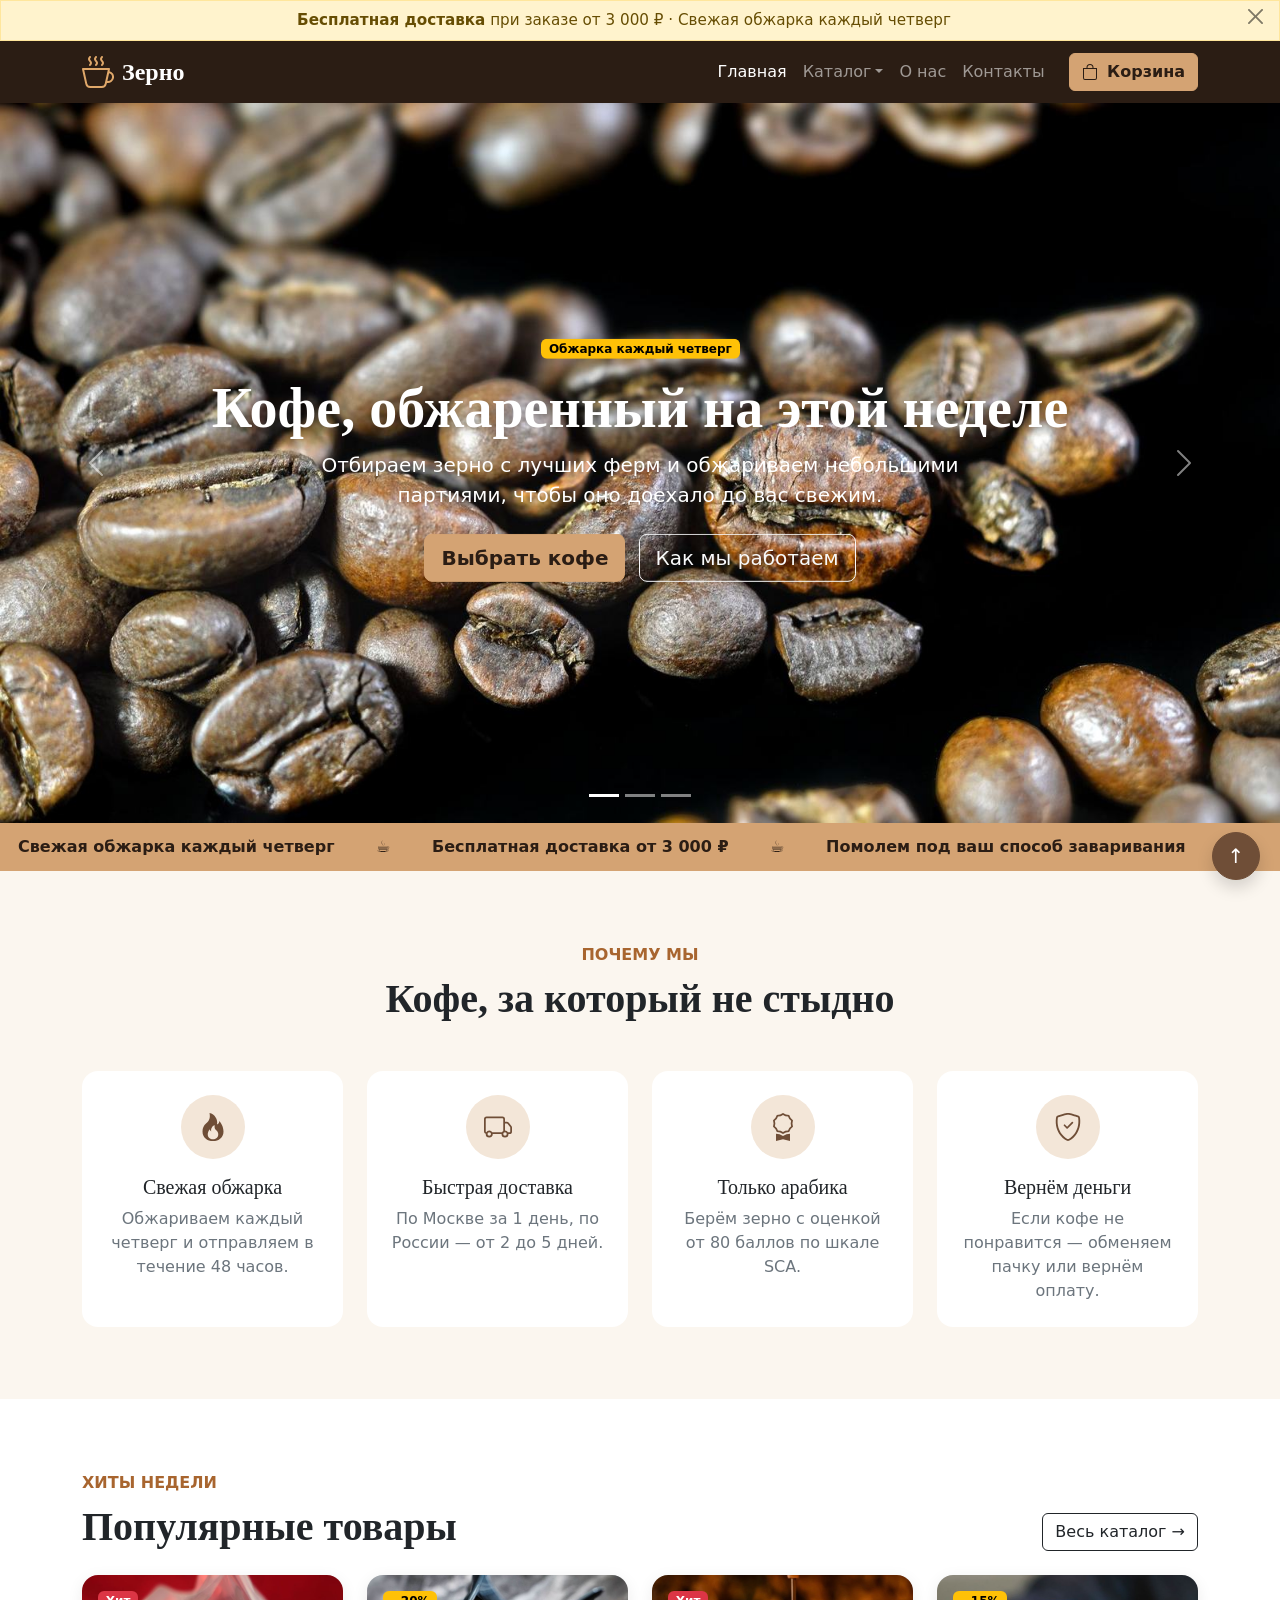
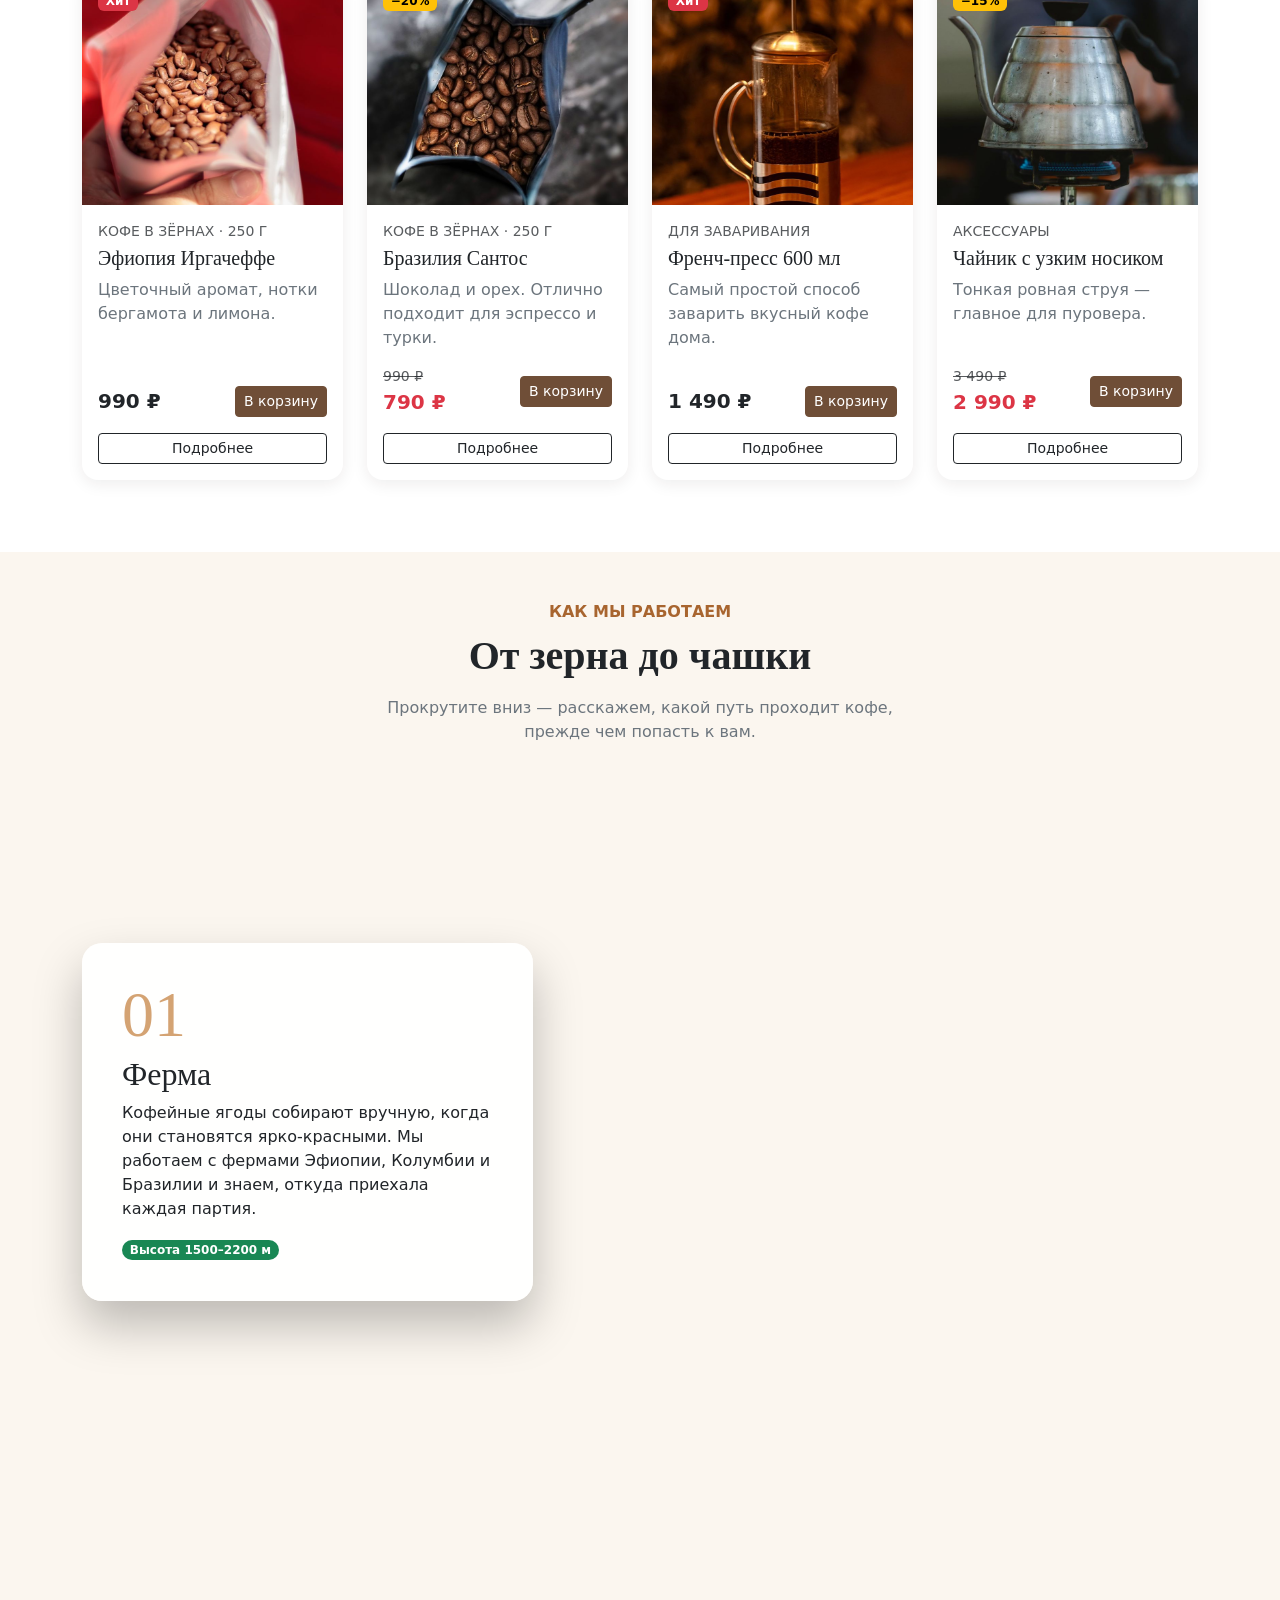
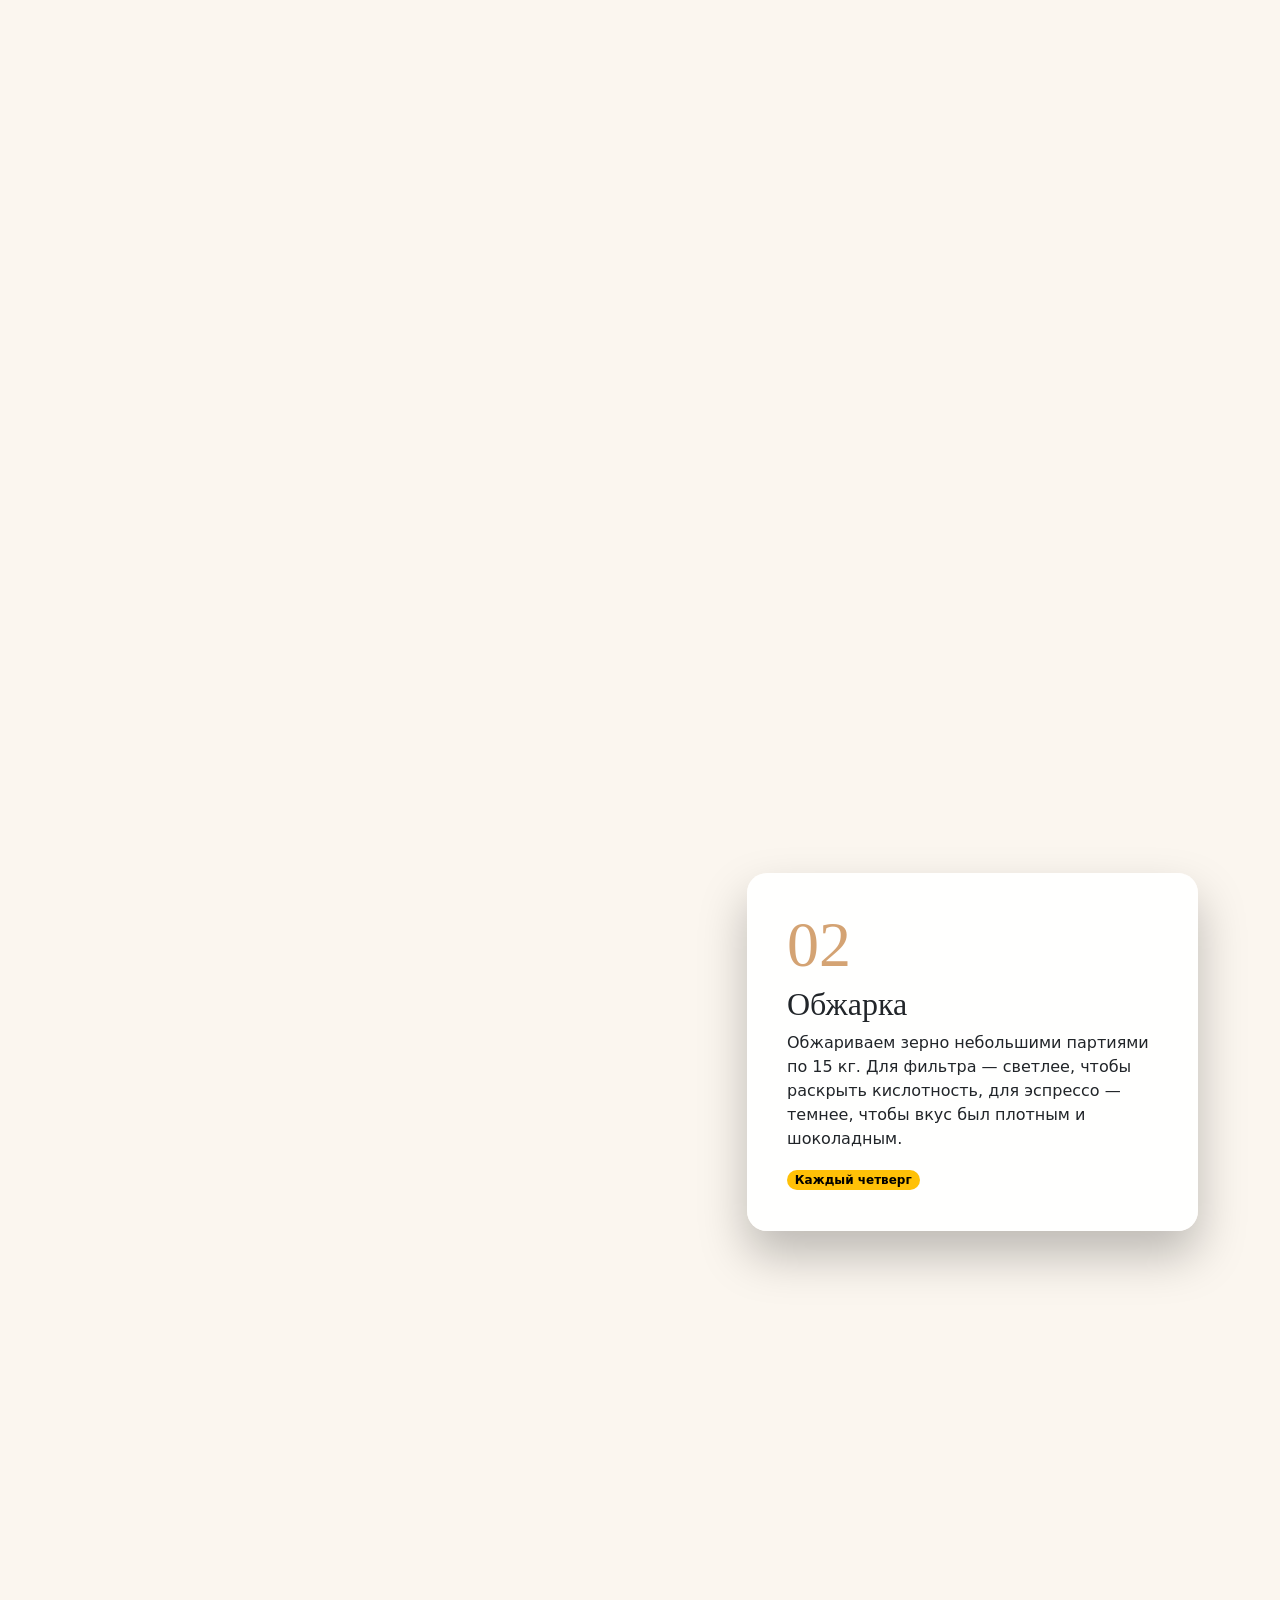
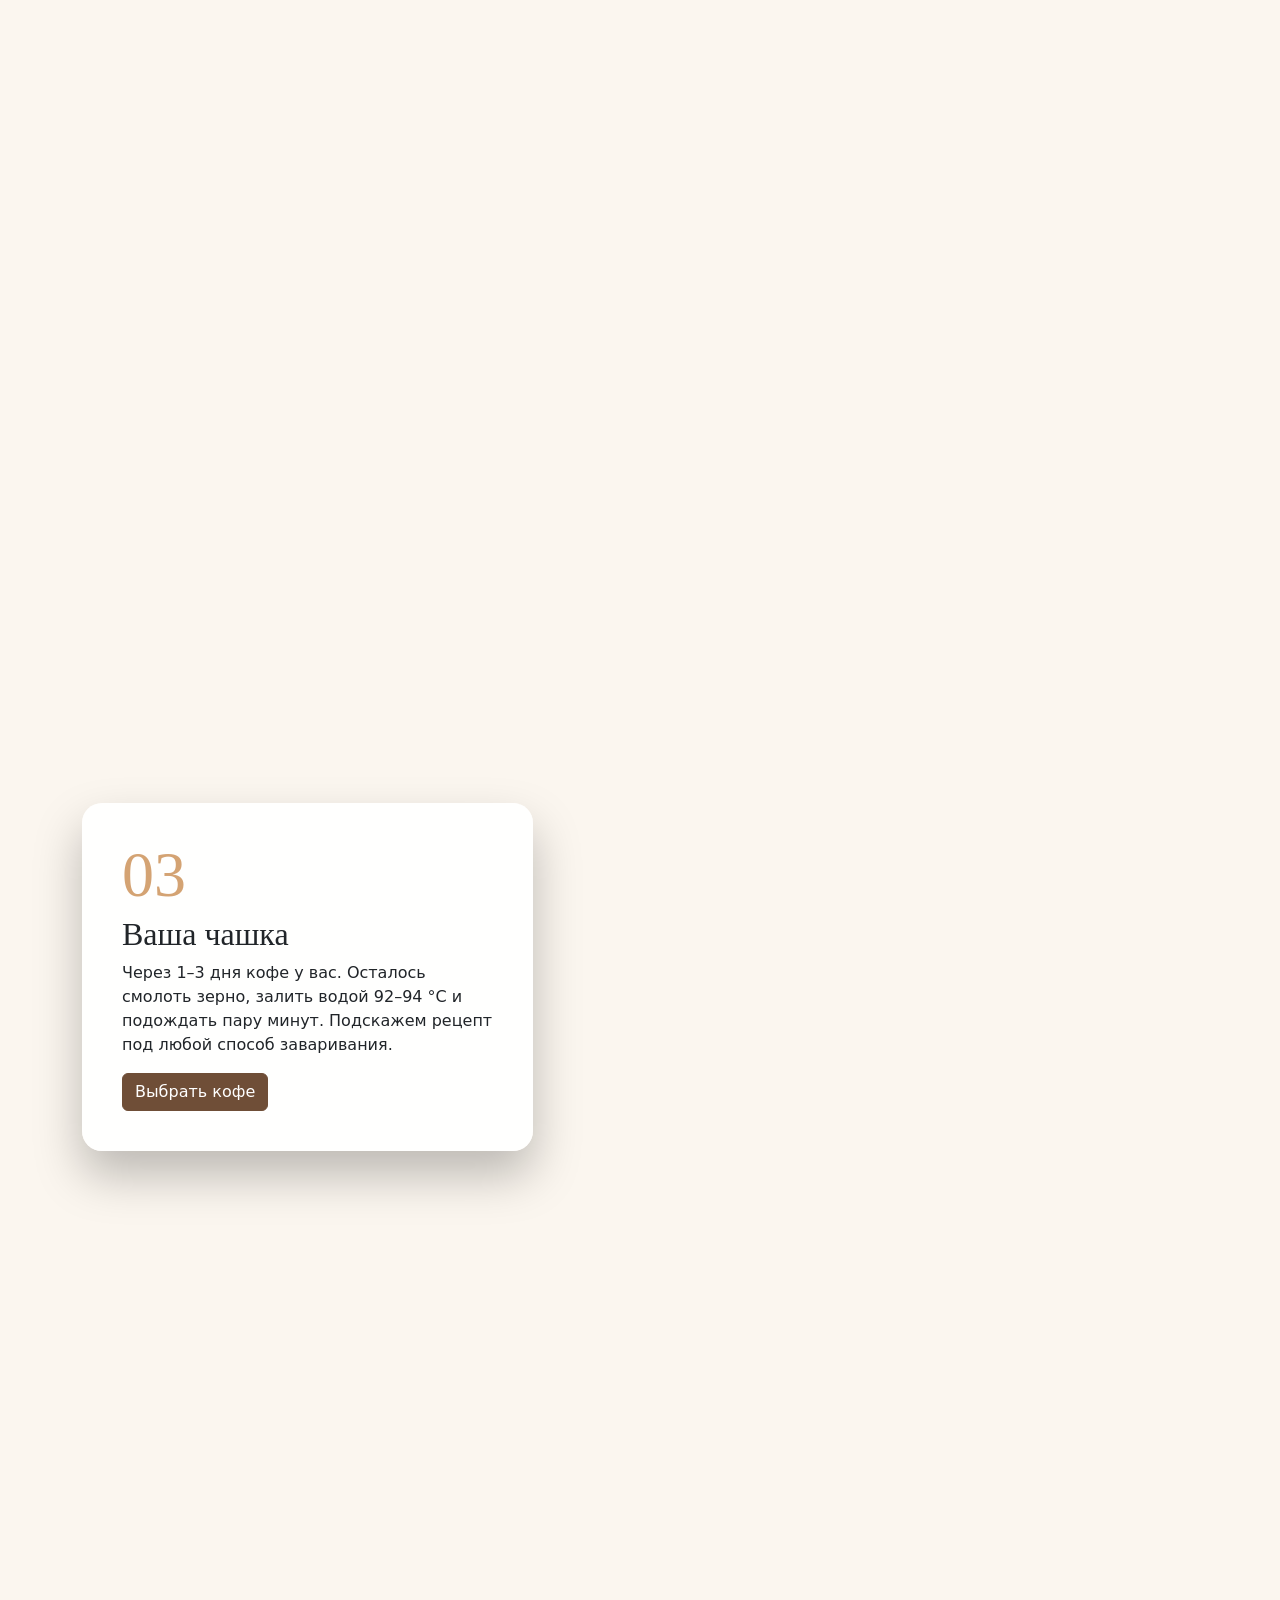
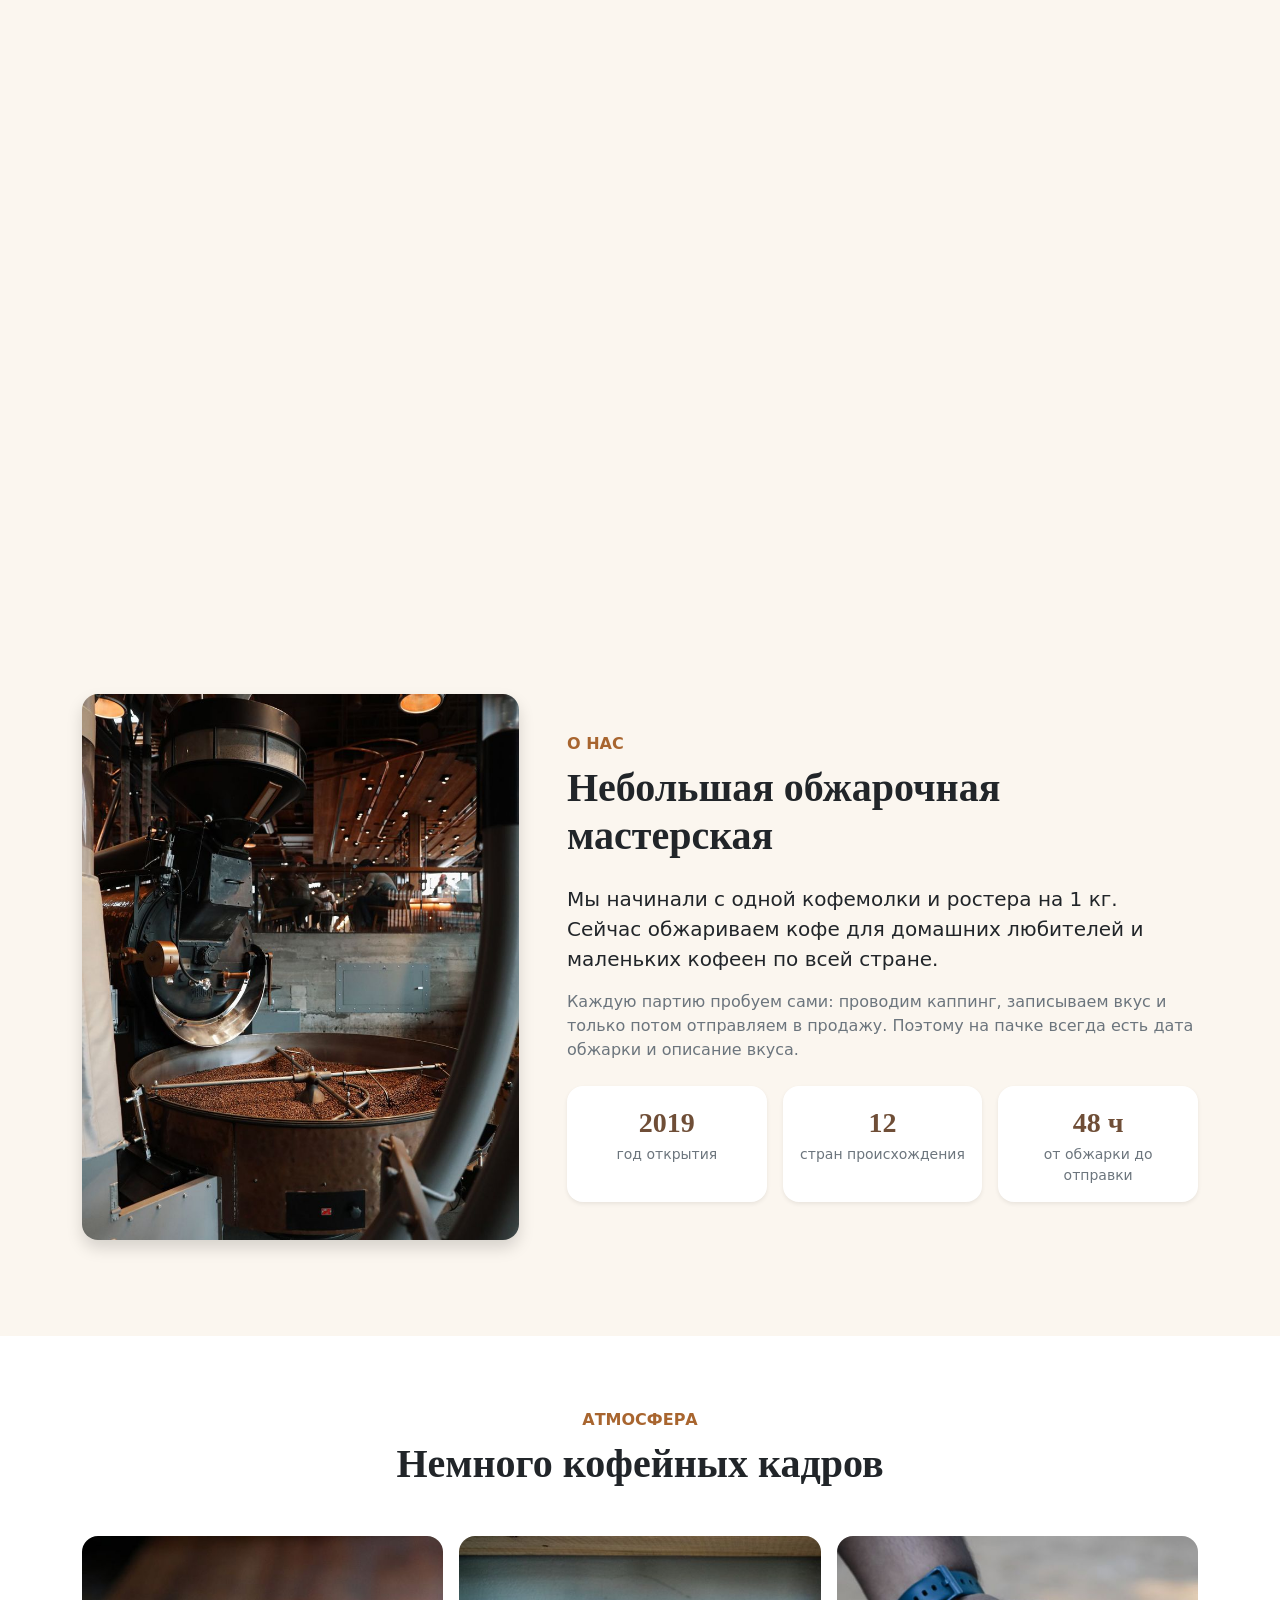
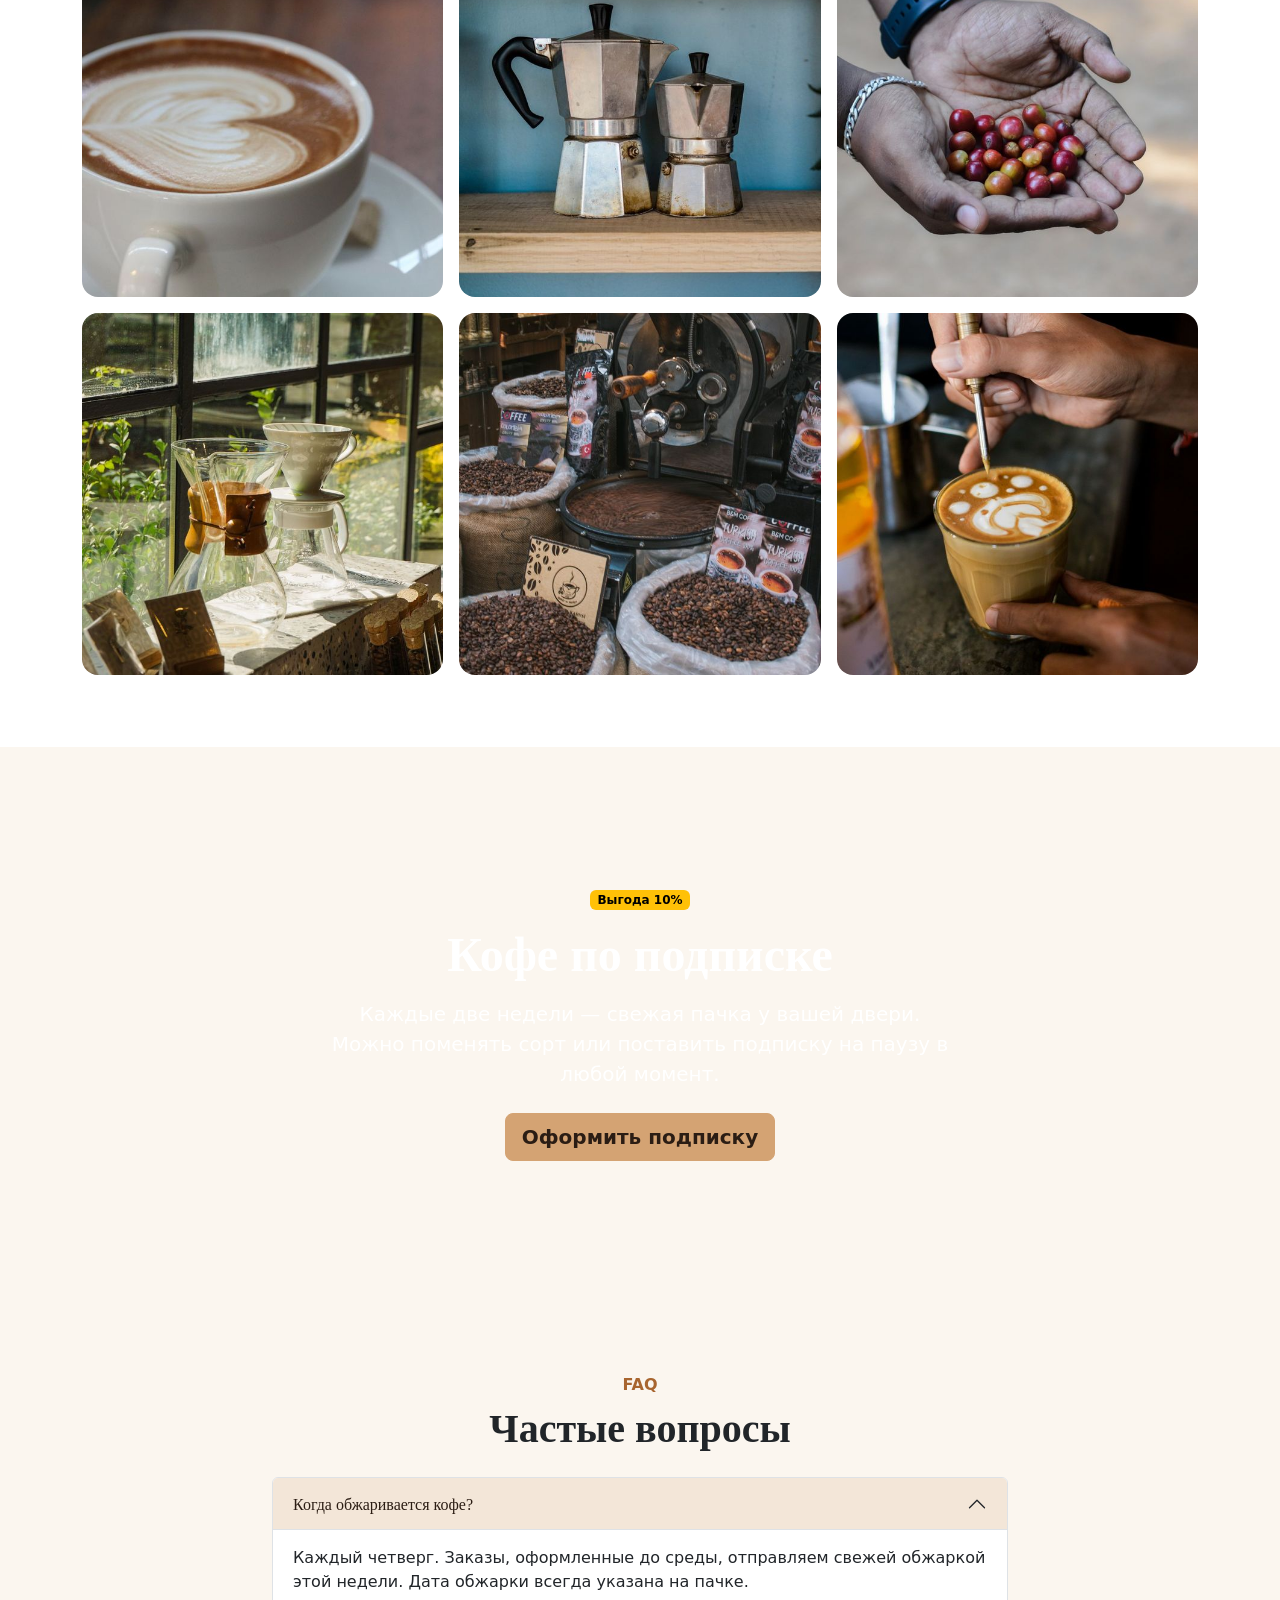
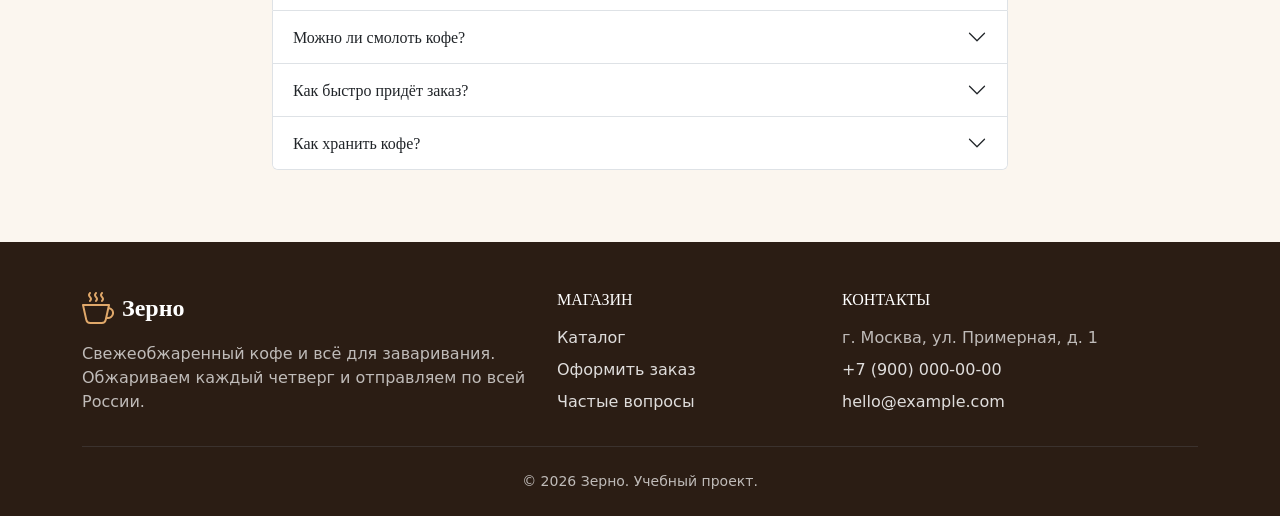
==== index.html @ 81870a8b "Add files via upload" ====
<!DOCTYPE html>
<html lang="ru">
<head>
    <meta charset="UTF-8">
    <meta name="viewport" content="width=device-width, initial-scale=1.0">
    <meta name="description" content="Зерно — магазин свежеобжаренного кофе и всего для заваривания. Обжариваем каждый четверг, доставляем за 1–3 дня.">
    <title>Зерно — свежеобжаренный кофе</title>
    <link rel="icon" href="images/logo.svg" type="image/svg+xml">
    <!-- Bootstrap подключён локально из папки vendor -->
    <link rel="stylesheet" href="vendor/bootstrap/css/bootstrap.min.css">
    <!-- Свои стили подключаем ПОСЛЕ Bootstrap, чтобы можно было переопределять -->
    <link rel="stylesheet" href="css/custom.css">
</head>
<body>
    <!-- Сообщение сверху (alert, можно закрыть крестиком) -->
    <div class="alert alert-warning alert-dismissible fade show rounded-0 mb-0 text-center py-2 promo-alert" role="alert">
        <strong>Бесплатная доставка</strong> при заказе от 3&nbsp;000&nbsp;₽ · Свежая обжарка каждый четверг
        <button type="button" class="btn-close py-2" data-bs-dismiss="alert" aria-label="Закрыть"></button>
    </div>

    <!-- Навигация -->
    <nav class="navbar navbar-expand-lg sticky-top navbar-coffee" data-bs-theme="dark">
        <div class="container">
            <a class="navbar-brand d-flex align-items-center gap-2" href="index.html">
                <img src="images/logo.svg" alt="" width="32" height="32">
                Зерно
            </a>
            <button class="navbar-toggler" type="button" data-bs-toggle="collapse" data-bs-target="#mainMenu" aria-controls="mainMenu" aria-expanded="false" aria-label="Открыть меню">
                <span class="navbar-toggler-icon"></span>
            </button>
            <div class="collapse navbar-collapse" id="mainMenu">
                <ul class="navbar-nav ms-auto mb-2 mb-lg-0">
                    <li class="nav-item"><a class="nav-link active" aria-current="page" href="index.html">Главная</a></li>
                    <li class="nav-item dropdown">
                        <a class="nav-link dropdown-toggle" href="catalog.html" role="button" data-bs-toggle="dropdown" aria-expanded="false">Каталог</a>
                        <ul class="dropdown-menu">
                            <li><a class="dropdown-item" href="catalog.html">Весь каталог</a></li>
                            <li><hr class="dropdown-divider"></li>
                            <li><a class="dropdown-item" href="catalog.html#beans">Кофе в зёрнах</a></li>
                            <li><a class="dropdown-item" href="catalog.html#brewing">Для заваривания</a></li>
                            <li><a class="dropdown-item" href="catalog.html#accessories">Аксессуары</a></li>
                        </ul>
                    </li>
                    <li class="nav-item"><a class="nav-link" href="index.html#about">О нас</a></li>
                    <li class="nav-item"><a class="nav-link" href="contacts.html">Контакты</a></li>
                </ul>
                <a href="order.html" class="btn btn-accent position-relative ms-lg-3">
                    <svg xmlns="http://www.w3.org/2000/svg" width="16" height="16" fill="currentColor" class="bi bi-bag me-1" viewBox="0 0 16 16">
                        <path d="M8 1a2.5 2.5 0 0 1 2.5 2.5V4h-5v-.5A2.5 2.5 0 0 1 8 1m3.5 3v-.5a3.5 3.5 0 1 0-7 0V4H1v10a2 2 0 0 0 2 2h10a2 2 0 0 0 2-2V4zM2 5h12v9a1 1 0 0 1-1 1H3a1 1 0 0 1-1-1z"/>
                    </svg>
                    Корзина
                    <span class="position-absolute top-0 start-100 translate-middle badge rounded-pill bg-danger d-none" id="cartCount">0</span>
                </a>
            </div>
        </div>
    </nav>

    <main>
        <!-- Hero-блок: карусель из трёх слайдов -->
        <section id="heroCarousel" class="carousel slide carousel-fade hero-carousel" data-bs-ride="carousel">
            <div class="carousel-indicators">
                <button type="button" data-bs-target="#heroCarousel" data-bs-slide-to="0" class="active" aria-current="true" aria-label="Слайд 1"></button>
                <button type="button" data-bs-target="#heroCarousel" data-bs-slide-to="1" aria-label="Слайд 2"></button>
                <button type="button" data-bs-target="#heroCarousel" data-bs-slide-to="2" aria-label="Слайд 3"></button>
            </div>
            <div class="carousel-inner">
                <div class="carousel-item active" data-bs-interval="6000">
                    <img src="images/hero-1.jpg" class="d-block w-100 hero-slide" alt="Обжаренные кофейные зёрна">
                    <div class="carousel-caption hero-caption">
                        <span class="badge text-bg-warning mb-3">Обжарка каждый четверг</span>
                        <h1 class="display-4 fw-bold">Кофе, обжаренный на этой неделе</h1>
                        <p class="lead mb-4">Отбираем зерно с лучших ферм и обжариваем небольшими партиями, чтобы оно доехало до вас свежим.</p>
                        <a href="catalog.html" class="btn btn-accent btn-lg me-2 mb-2">Выбрать кофе</a>
                        <a href="#story" class="btn btn-outline-light btn-lg mb-2">Как мы работаем</a>
                    </div>
                </div>
                <div class="carousel-item" data-bs-interval="6000">
                    <img src="images/hero-2.jpg" class="d-block w-100 hero-slide" alt="Бариста рисует латте-арт">
                    <div class="carousel-caption hero-caption">
                        <span class="badge text-bg-warning mb-3">Новые сорта</span>
                        <h2 class="display-4 fw-bold">Каждая чашка — как в любимой кофейне</h2>
                        <p class="lead mb-4">Подберём зерно под ваш способ заваривания: эспрессо, турка, пуровер или френч-пресс.</p>
                        <a href="catalog.html#beans" class="btn btn-accent btn-lg mb-2">Кофе в зёрнах</a>
                    </div>
                </div>
                <div class="carousel-item" data-bs-interval="6000">
                    <img src="images/hero-3.jpg" class="d-block w-100 hero-slide" alt="Кофейная стойка с кофемашиной и пачками кофе">
                    <div class="carousel-caption hero-caption">
                        <span class="badge text-bg-warning mb-3">Всё для заваривания</span>
                        <h2 class="display-4 fw-bold">Воронки, турки, кофемолки</h2>
                        <p class="lead mb-4">Всё, что нужно, чтобы готовить вкусный кофе дома, а не только в кофейне.</p>
                        <a href="catalog.html#brewing" class="btn btn-accent btn-lg mb-2">Смотреть оборудование</a>
                    </div>
                </div>
            </div>
            <button class="carousel-control-prev" type="button" data-bs-target="#heroCarousel" data-bs-slide="prev">
                <span class="carousel-control-prev-icon" aria-hidden="true"></span>
                <span class="visually-hidden">Предыдущий слайд</span>
            </button>
            <button class="carousel-control-next" type="button" data-bs-target="#heroCarousel" data-bs-slide="next">
                <span class="carousel-control-next-icon" aria-hidden="true"></span>
                <span class="visually-hidden">Следующий слайд</span>
            </button>
        </section>

        <!-- Бегущая строка (текст повторяется два раза, чтобы не было разрыва) -->
        <div class="ticker">
            <div class="ticker-line">
                <span>Свежая обжарка каждый четверг</span>
                <span>☕</span>
                <span>Бесплатная доставка от 3 000 ₽</span>
                <span>☕</span>
                <span>Помолем под ваш способ заваривания</span>
                <span>☕</span>
                <span>12 стран происхождения</span>
                <span>☕</span>
                <span>Свежая обжарка каждый четверг</span>
                <span>☕</span>
                <span>Бесплатная доставка от 3 000 ₽</span>
                <span>☕</span>
                <span>Помолем под ваш способ заваривания</span>
                <span>☕</span>
                <span>12 стран происхождения</span>
                <span>☕</span>
            </div>
        </div>

        <!-- Преимущества -->
        <section class="py-5" id="advantages">
            <div class="container py-lg-4">
                <div class="text-center mb-5 reveal">
                    <p class="text-uppercase fw-semibold text-accent mb-2">Почему мы</p>
                    <h2 class="display-6 fw-bold">Кофе, за который не стыдно</h2>
                </div>
                <div class="row g-4">
                    <div class="col-12 col-md-6 col-lg-3 reveal">
                        <div class="card h-100 border-0 text-center p-4 feature-card">
                            <div class="feature-icon rounded-circle d-inline-flex align-items-center justify-content-center mx-auto mb-3">
                                <svg xmlns="http://www.w3.org/2000/svg" width="28" height="28" fill="currentColor" class="bi bi-fire" viewBox="0 0 16 16">
                                    <path d="M8 16c3.314 0 6-2 6-5.5 0-1.5-.5-4-2.5-6 .25 1.5-1.25 2-1.25 2C11 4 9 .5 6 0c.357 2 .5 4-2 6-1.25 1-2 2.729-2 4.5C2 14 4.686 16 8 16m0-1c-1.657 0-3-1-3-2.75 0-.75.25-2 1.25-3C6.125 10 7 10.5 7 10.5c-.375-1.25.5-3.25 2-3.5-.179 1-.25 2 1 3 .625.5 1 1.364 1 2.25C11 14 9.657 15 8 15"/>
                                </svg>
                            </div>
                            <h3 class="h5">Свежая обжарка</h3>
                            <p class="text-secondary mb-0">Обжариваем каждый четверг и отправляем в течение 48 часов.</p>
                        </div>
                    </div>
                    <div class="col-12 col-md-6 col-lg-3 reveal">
                        <div class="card h-100 border-0 text-center p-4 feature-card">
                            <div class="feature-icon rounded-circle d-inline-flex align-items-center justify-content-center mx-auto mb-3">
                                <svg xmlns="http://www.w3.org/2000/svg" width="28" height="28" fill="currentColor" class="bi bi-truck" viewBox="0 0 16 16">
                                    <path d="M0 3.5A1.5 1.5 0 0 1 1.5 2h9A1.5 1.5 0 0 1 12 3.5V5h1.02a1.5 1.5 0 0 1 1.17.563l1.481 1.85a1.5 1.5 0 0 1 .329.938V10.5a1.5 1.5 0 0 1-1.5 1.5H14a2 2 0 1 1-4 0H5a2 2 0 1 1-3.998-.085A1.5 1.5 0 0 1 0 10.5zm1.294 7.456A2 2 0 0 1 4.732 11h5.536a2 2 0 0 1 .732-.732V3.5a.5.5 0 0 0-.5-.5h-9a.5.5 0 0 0-.5.5v7a.5.5 0 0 0 .294.456M12 10a2 2 0 0 1 1.732 1h.768a.5.5 0 0 0 .5-.5V8.35a.5.5 0 0 0-.11-.312l-1.48-1.85A.5.5 0 0 0 13.02 6H12zm-9 1a1 1 0 1 0 0 2 1 1 0 0 0 0-2m9 0a1 1 0 1 0 0 2 1 1 0 0 0 0-2"/>
                                </svg>
                            </div>
                            <h3 class="h5">Быстрая доставка</h3>
                            <p class="text-secondary mb-0">По Москве за 1 день, по России — от 2 до 5 дней.</p>
                        </div>
                    </div>
                    <div class="col-12 col-md-6 col-lg-3 reveal">
                        <div class="card h-100 border-0 text-center p-4 feature-card">
                            <div class="feature-icon rounded-circle d-inline-flex align-items-center justify-content-center mx-auto mb-3">
                                <svg xmlns="http://www.w3.org/2000/svg" width="28" height="28" fill="currentColor" class="bi bi-award" viewBox="0 0 16 16">
                                    <path d="M9.669.864 8 0 6.331.864l-1.858.282-.842 1.68-1.337 1.32L2.6 6l-.306 1.854 1.337 1.32.842 1.68 1.858.282L8 12l1.669-.864 1.858-.282.842-1.68 1.337-1.32L13.4 6l.306-1.854-1.337-1.32-.842-1.68zm1.196 1.193.684 1.365 1.086 1.072L12.387 6l.248 1.506-1.086 1.072-.684 1.365-1.51.229L8 10.874l-1.355-.702-1.51-.229-.684-1.365-1.086-1.072L3.614 6l-.25-1.506 1.087-1.072.684-1.365 1.51-.229L8 1.126l1.356.702z"/>
                                    <path d="M4 11.794V16l4-1 4 1v-4.206l-2.018.306L8 13.126 6.018 12.1z"/>
                                </svg>
                            </div>
                            <h3 class="h5">Только арабика</h3>
                            <p class="text-secondary mb-0">Берём зерно с оценкой от 80 баллов по шкале SCA.</p>
                        </div>
                    </div>
                    <div class="col-12 col-md-6 col-lg-3 reveal">
                        <div class="card h-100 border-0 text-center p-4 feature-card">
                            <div class="feature-icon rounded-circle d-inline-flex align-items-center justify-content-center mx-auto mb-3">
                                <svg xmlns="http://www.w3.org/2000/svg" width="28" height="28" fill="currentColor" class="bi bi-shield-check" viewBox="0 0 16 16">
                                    <path d="M5.338 1.59a61 61 0 0 0-2.837.856.48.48 0 0 0-.328.39c-.554 4.157.726 7.19 2.253 9.188a10.7 10.7 0 0 0 2.287 2.233c.346.244.652.42.893.533q.18.085.293.118a1 1 0 0 0 .101.025 1 1 0 0 0 .1-.025q.114-.034.294-.118c.24-.113.547-.29.893-.533a10.7 10.7 0 0 0 2.287-2.233c1.527-1.997 2.807-5.031 2.253-9.188a.48.48 0 0 0-.328-.39c-.651-.213-1.75-.56-2.837-.855C9.552 1.29 8.531 1.067 8 1.067c-.53 0-1.552.223-2.662.524zM5.072.56C6.157.265 7.31 0 8 0s1.843.265 2.928.56c1.11.3 2.229.655 2.887.87a1.54 1.54 0 0 1 1.044 1.262c.596 4.477-.787 7.795-2.465 9.99a11.8 11.8 0 0 1-2.517 2.453 7 7 0 0 1-1.048.625c-.28.132-.581.24-.829.24s-.548-.108-.829-.24a7 7 0 0 1-1.048-.625 11.8 11.8 0 0 1-2.517-2.453C1.928 10.487.545 7.169 1.141 2.692A1.54 1.54 0 0 1 2.185 1.43 63 63 0 0 1 5.072.56"/>
                                    <path d="M10.854 5.146a.5.5 0 0 1 0 .708l-3 3a.5.5 0 0 1-.708 0l-1.5-1.5a.5.5 0 1 1 .708-.708L7.5 7.793l2.646-2.647a.5.5 0 0 1 .708 0"/>
                                </svg>
                            </div>
                            <h3 class="h5">Вернём деньги</h3>
                            <p class="text-secondary mb-0">Если кофе не понравится — обменяем пачку или вернём оплату.</p>
                        </div>
                    </div>
                </div>
            </div>
        </section>

        <!-- Популярные товары -->
        <section class="py-5 bg-white" id="popular">
            <div class="container py-lg-4">
                <div class="d-flex flex-wrap justify-content-between align-items-end gap-3 mb-4 reveal">
                    <div>
                        <p class="text-uppercase fw-semibold text-accent mb-2">Хиты недели</p>
                        <h2 class="display-6 fw-bold mb-0">Популярные товары</h2>
                    </div>
                    <a href="catalog.html" class="btn btn-outline-dark">Весь каталог →</a>
                </div>
                <div class="row g-4">
                    <div class="col-12 col-sm-6 col-lg-3 reveal">
                        <div class="card h-100 product-card">
                            <div class="product-img position-relative">
                                <img src="images/coffee-ethiopia.jpg" class="card-img-top" alt="Пачка кофе Эфиопия Иргачеффе" loading="lazy">
                                <span class="badge text-bg-danger position-absolute top-0 start-0 m-3 badge-pulse">Хит</span>
                            </div>
                            <div class="card-body d-flex flex-column">
                                <p class="small text-uppercase text-muted mb-1">Кофе в зёрнах · 250 г</p>
                                <h3 class="h5 card-title">Эфиопия Иргачеффе</h3>
                                <p class="card-text text-secondary">Цветочный аромат, нотки бергамота и лимона.</p>
                                <div class="mt-auto d-flex justify-content-between align-items-center">
                                    <span class="fs-5 fw-bold">990 ₽</span>
                                    <button type="button" class="btn btn-primary btn-sm add-to-cart" data-id="ethiopia" data-name="Эфиопия Иргачеффе">В корзину</button>
                                </div>
                                <a href="product.html" class="btn btn-outline-dark btn-sm mt-3">Подробнее</a>
                            </div>
                        </div>
                    </div>
                    <div class="col-12 col-sm-6 col-lg-3 reveal">
                        <div class="card h-100 product-card">
                            <div class="product-img position-relative">
                                <img src="images/coffee-brazil.jpg" class="card-img-top" alt="Открытая пачка кофе Бразилия Сантос" loading="lazy">
                                <span class="badge text-bg-warning position-absolute top-0 start-0 m-3">−20%</span>
                            </div>
                            <div class="card-body d-flex flex-column">
                                <p class="small text-uppercase text-muted mb-1">Кофе в зёрнах · 250 г</p>
                                <h3 class="h5 card-title">Бразилия Сантос</h3>
                                <p class="card-text text-secondary">Шоколад и орех. Отлично подходит для эспрессо и турки.</p>
                                <div class="mt-auto d-flex justify-content-between align-items-center">
                                    <span>
                                        <span class="d-block text-muted text-decoration-line-through small">990 ₽</span>
                                        <span class="fs-5 fw-bold text-danger">790 ₽</span>
                                    </span>
                                    <button type="button" class="btn btn-primary btn-sm add-to-cart" data-id="brazil" data-name="Бразилия Сантос">В корзину</button>
                                </div>
                                <a href="product.html" class="btn btn-outline-dark btn-sm mt-3">Подробнее</a>
                            </div>
                        </div>
                    </div>
                    <div class="col-12 col-sm-6 col-lg-3 reveal">
                        <div class="card h-100 product-card">
                            <div class="product-img position-relative">
                                <img src="images/french-press.jpg" class="card-img-top" alt="Френч-пресс с кофе на деревянном столе" loading="lazy">
                                <span class="badge text-bg-danger position-absolute top-0 start-0 m-3 badge-pulse">Хит</span>
                            </div>
                            <div class="card-body d-flex flex-column">
                                <p class="small text-uppercase text-muted mb-1">Для заваривания</p>
                                <h3 class="h5 card-title">Френч-пресс 600 мл</h3>
                                <p class="card-text text-secondary">Самый простой способ заварить вкусный кофе дома.</p>
                                <div class="mt-auto d-flex justify-content-between align-items-center">
                                    <span class="fs-5 fw-bold">1 490 ₽</span>
                                    <button type="button" class="btn btn-primary btn-sm add-to-cart" data-id="french-press" data-name="Френч-пресс 600 мл">В корзину</button>
                                </div>
                                <a href="product.html" class="btn btn-outline-dark btn-sm mt-3">Подробнее</a>
                            </div>
                        </div>
                    </div>
                    <div class="col-12 col-sm-6 col-lg-3 reveal">
                        <div class="card h-100 product-card">
                            <div class="product-img position-relative">
                                <img src="images/kettle.jpg" class="card-img-top" alt="Чайник с узким носиком на газовой горелке" loading="lazy">
                                <span class="badge text-bg-warning position-absolute top-0 start-0 m-3">−15%</span>
                            </div>
                            <div class="card-body d-flex flex-column">
                                <p class="small text-uppercase text-muted mb-1">Аксессуары</p>
                                <h3 class="h5 card-title">Чайник с узким носиком</h3>
                                <p class="card-text text-secondary">Тонкая ровная струя — главное для пуровера.</p>
                                <div class="mt-auto d-flex justify-content-between align-items-center">
                                    <span>
                                        <span class="d-block text-muted text-decoration-line-through small">3 490 ₽</span>
                                        <span class="fs-5 fw-bold text-danger">2 990 ₽</span>
                                    </span>
                                    <button type="button" class="btn btn-primary btn-sm add-to-cart" data-id="kettle" data-name="Чайник с узким носиком">В корзину</button>
                                </div>
                                <a href="product.html" class="btn btn-outline-dark btn-sm mt-3">Подробнее</a>
                            </div>
                        </div>
                    </div>
                </div>
            </div>
        </section>

        <!-- От зерна до чашки: текст «прилипает» и едет по фоновой картинке -->
        <section id="story">
            <div class="container text-center py-5">
                <p class="text-uppercase fw-semibold text-accent mb-2">Как мы работаем</p>
                <h2 class="display-6 fw-bold mb-3">От зерна до чашки</h2>
                <p class="text-secondary mx-auto story-intro">Прокрутите вниз — расскажем, какой путь проходит кофе, прежде чем попасть к вам.</p>
            </div>

            <div class="story-step story-farm">
                <div class="container h-100">
                    <div class="row h-100">
                        <div class="col-12 col-md-8 col-lg-5">
                            <div class="story-card">
                                <div class="story-number">01</div>
                                <h3 class="h2">Ферма</h3>
                                <p>Кофейные ягоды собирают вручную, когда они становятся ярко-красными. Мы работаем с фермами Эфиопии, Колумбии и Бразилии и знаем, откуда приехала каждая партия.</p>
                                <span class="badge rounded-pill text-bg-success">Высота 1500–2200 м</span>
                            </div>
                        </div>
                    </div>
                </div>
            </div>

            <div class="story-step story-roast">
                <div class="container h-100">
                    <div class="row h-100">
                        <div class="col-12 col-md-8 col-lg-5 offset-md-4 offset-lg-7">
                            <div class="story-card">
                                <div class="story-number">02</div>
                                <h3 class="h2">Обжарка</h3>
                                <p>Обжариваем зерно небольшими партиями по 15 кг. Для фильтра — светлее, чтобы раскрыть кислотность, для эспрессо — темнее, чтобы вкус был плотным и шоколадным.</p>
                                <span class="badge rounded-pill text-bg-warning">Каждый четверг</span>
                            </div>
                        </div>
                    </div>
                </div>
            </div>

            <div class="story-step story-brew">
                <div class="container h-100">
                    <div class="row h-100">
                        <div class="col-12 col-md-8 col-lg-5">
                            <div class="story-card">
                                <div class="story-number">03</div>
                                <h3 class="h2">Ваша чашка</h3>
                                <p>Через 1–3 дня кофе у вас. Осталось смолоть зерно, залить водой 92–94 °C и подождать пару минут. Подскажем рецепт под любой способ заваривания.</p>
                                <a href="catalog.html" class="btn btn-primary">Выбрать кофе</a>
                            </div>
                        </div>
                    </div>
                </div>
            </div>
        </section>

        <!-- О нас -->
        <section class="py-5" id="about">
            <div class="container py-lg-5">
                <div class="row align-items-center gx-lg-5 gy-4">
                    <div class="col-12 col-lg-5 reveal">
                        <img src="images/about.jpg" class="img-fluid rounded-4 shadow about-img" alt="Ростер остужает свежеобжаренные зёрна" loading="lazy">
                    </div>
                    <div class="col-12 col-lg-7 reveal">
                        <p class="text-uppercase fw-semibold text-accent mb-2">О нас</p>
                        <h2 class="display-6 fw-bold mb-4">Небольшая обжарочная мастерская</h2>
                        <p class="lead">Мы начинали с одной кофемолки и ростера на 1 кг. Сейчас обжариваем кофе для домашних любителей и маленьких кофеен по всей стране.</p>
                        <p class="text-secondary mb-4">Каждую партию пробуем сами: проводим каппинг, записываем вкус и только потом отправляем в продажу. Поэтому на пачке всегда есть дата обжарки и описание вкуса.</p>
                        <div class="row g-3 text-center">
                            <div class="col-4">
                                <div class="p-3 bg-white rounded-4 shadow-sm h-100">
                                    <div class="stat-number">2019</div>
                                    <div class="small text-secondary">год открытия</div>
                                </div>
                            </div>
                            <div class="col-4">
                                <div class="p-3 bg-white rounded-4 shadow-sm h-100">
                                    <div class="stat-number">12</div>
                                    <div class="small text-secondary">стран происхождения</div>
                                </div>
                            </div>
                            <div class="col-4">
                                <div class="p-3 bg-white rounded-4 shadow-sm h-100">
                                    <div class="stat-number">48 ч</div>
                                    <div class="small text-secondary">от обжарки до отправки</div>
                                </div>
                            </div>
                        </div>
                    </div>
                </div>
            </div>
        </section>

        <!-- Галерея -->
        <section class="py-5 bg-white" id="gallery">
            <div class="container py-lg-4">
                <div class="text-center mb-5 reveal">
                    <p class="text-uppercase fw-semibold text-accent mb-2">Атмосфера</p>
                    <h2 class="display-6 fw-bold">Немного кофейных кадров</h2>
                </div>
                <div class="row g-3">
                    <div class="col-6 col-md-4 reveal">
                        <div class="gallery-item"><img src="images/gallery-1.jpg" class="img-fluid" alt="Капучино с рисунком в виде сердца" loading="lazy"></div>
                    </div>
                    <div class="col-6 col-md-4 reveal">
                        <div class="gallery-item"><img src="images/gallery-2.jpg" class="img-fluid" alt="Две гейзерные кофеварки на полке" loading="lazy"></div>
                    </div>
                    <div class="col-6 col-md-4 reveal">
                        <div class="gallery-item"><img src="images/gallery-3.jpg" class="img-fluid" alt="Спелые кофейные ягоды в ладонях" loading="lazy"></div>
                    </div>
                    <div class="col-6 col-md-4 reveal">
                        <div class="gallery-item"><img src="images/gallery-4.jpg" class="img-fluid" alt="Воронка для заваривания у окна" loading="lazy"></div>
                    </div>
                    <div class="col-6 col-md-4 reveal">
                        <div class="gallery-item"><img src="images/gallery-5.jpg" class="img-fluid" alt="Мешки с зерном рядом с ростером" loading="lazy"></div>
                    </div>
                    <div class="col-6 col-md-4 reveal">
                        <div class="gallery-item"><img src="images/gallery-6.jpg" class="img-fluid" alt="Бариста рисует на молочной пене" loading="lazy"></div>
                    </div>
                </div>
            </div>
        </section>

        <!-- Баннер с параллаксом и кнопкой, которая открывает модальное окно -->
        <section class="promo-banner text-white text-center">
            <div class="container">
                <span class="badge text-bg-warning mb-3">Выгода 10%</span>
                <h2 class="display-5 fw-bold mb-3">Кофе по подписке</h2>
                <p class="lead mb-4 mx-auto promo-text">Каждые две недели — свежая пачка у вашей двери. Можно поменять сорт или поставить подписку на паузу в любой момент.</p>
                <button type="button" class="btn btn-accent btn-lg" data-bs-toggle="modal" data-bs-target="#subscribeModal">Оформить подписку</button>
            </div>
        </section>

        <!-- Частые вопросы (accordion) -->
        <section class="py-5" id="faq">
            <div class="container py-lg-4">
                <div class="row justify-content-center">
                    <div class="col-12 col-lg-8">
                        <div class="text-center mb-4 reveal">
                            <p class="text-uppercase fw-semibold text-accent mb-2">FAQ</p>
                            <h2 class="display-6 fw-bold">Частые вопросы</h2>
                        </div>
                        <div class="accordion reveal" id="faqAccordion">
                            <div class="accordion-item">
                                <h3 class="accordion-header">
                                    <button class="accordion-button" type="button" data-bs-toggle="collapse" data-bs-target="#faq1" aria-expanded="true" aria-controls="faq1">Когда обжаривается кофе?</button>
                                </h3>
                                <div id="faq1" class="accordion-collapse collapse show" data-bs-parent="#faqAccordion">
                                    <div class="accordion-body">Каждый четверг. Заказы, оформленные до среды, отправляем свежей обжаркой этой недели. Дата обжарки всегда указана на пачке.</div>
                                </div>
                            </div>
                            <div class="accordion-item">
                                <h3 class="accordion-header">
                                    <button class="accordion-button collapsed" type="button" data-bs-toggle="collapse" data-bs-target="#faq2" aria-expanded="false" aria-controls="faq2">Можно ли смолоть кофе?</button>
                                </h3>
                                <div id="faq2" class="accordion-collapse collapse" data-bs-parent="#faqAccordion">
                                    <div class="accordion-body">Да, при заказе выберите помол: для турки, эспрессо, фильтра или френч-пресса. Но молотый кофе быстрее теряет аромат, поэтому лучше молоть прямо перед завариванием.</div>
                                </div>
                            </div>
                            <div class="accordion-item">
                                <h3 class="accordion-header">
                                    <button class="accordion-button collapsed" type="button" data-bs-toggle="collapse" data-bs-target="#faq3" aria-expanded="false" aria-controls="faq3">Как быстро придёт заказ?</button>
                                </h3>
                                <div id="faq3" class="accordion-collapse collapse" data-bs-parent="#faqAccordion">
                                    <div class="accordion-body">По Москве — на следующий день курьером. В другие города отправляем через пункты выдачи, доставка занимает 2–5 дней.</div>
                                </div>
                            </div>
                            <div class="accordion-item">
                                <h3 class="accordion-header">
                                    <button class="accordion-button collapsed" type="button" data-bs-toggle="collapse" data-bs-target="#faq4" aria-expanded="false" aria-controls="faq4">Как хранить кофе?</button>
                                </h3>
                                <div id="faq4" class="accordion-collapse collapse" data-bs-parent="#faqAccordion">
                                    <div class="accordion-body">В закрытой пачке с клапаном, в тёмном прохладном месте, но не в холодильнике. Лучше всего выпить кофе в течение месяца после обжарки.</div>
                                </div>
                            </div>
                        </div>
                    </div>
                </div>
            </div>
        </section>
    </main>

    <!-- Подвал -->
    <footer class="footer-coffee pt-5 pb-4">
        <div class="container">
            <div class="row gy-4">
                <div class="col-12 col-md-6 col-lg-5">
                    <a class="navbar-brand d-flex align-items-center gap-2 text-white fs-4 mb-3" href="index.html">
                        <img src="images/logo.svg" alt="" width="32" height="32">
                        Зерно
                    </a>
                    <p class="mb-0">Свежеобжаренный кофе и всё для заваривания. Обжариваем каждый четверг и отправляем по всей России.</p>
                </div>
                <div class="col-6 col-md-3 col-lg-3">
                    <h3 class="h6 text-white text-uppercase mb-3">Магазин</h3>
                    <ul class="list-unstyled mb-0">
                        <li class="mb-2"><a href="catalog.html">Каталог</a></li>
                        <li class="mb-2"><a href="order.html">Оформить заказ</a></li>
                        <li class="mb-2"><a href="index.html#faq">Частые вопросы</a></li>
                    </ul>
                </div>
                <div class="col-6 col-md-3 col-lg-4">
                    <h3 class="h6 text-white text-uppercase mb-3">Контакты</h3>
                    <ul class="list-unstyled mb-0">
                        <li class="mb-2">г. Москва, ул. Примерная, д. 1</li>
                        <li class="mb-2"><a href="tel:+79000000000">+7 (900) 000-00-00</a></li>
                        <li class="mb-2"><a href="mailto:hello@example.com">hello@example.com</a></li>
                    </ul>
                </div>
            </div>
            <hr class="border-secondary my-4">
            <p class="small mb-0 text-center">© 2026 Зерно. Учебный проект.</p>
        </div>
    </footer>

    <!-- Модальное окно: подписка на кофе -->
    <div class="modal fade" id="subscribeModal" tabindex="-1" role="dialog" aria-labelledby="subscribeModalLabel" aria-hidden="true">
        <div class="modal-dialog modal-dialog-centered">
            <div class="modal-content">
                <div class="modal-header">
                    <h2 class="modal-title fs-5" id="subscribeModalLabel">Подписка на кофе</h2>
                    <button type="button" class="btn-close" data-bs-dismiss="modal" aria-label="Закрыть"></button>
                </div>
                <div class="modal-body">
                    <form class="needs-validation" novalidate>
                        <div class="alert alert-success d-none form-success" role="alert">Готово! Мы напишем вам на почту, чтобы подтвердить подписку.</div>
                        <div class="mb-3">
                            <label for="subName" class="form-label">Имя</label>
                            <input type="text" class="form-control" id="subName" name="name" placeholder="Иван" required>
                            <div class="invalid-feedback">Введите имя</div>
                        </div>
                        <div class="mb-3">
                            <label for="subEmail" class="form-label">E-mail</label>
                            <input type="email" class="form-control" id="subEmail" name="email" placeholder="example@mail.ru" required>
                            <div class="invalid-feedback">Введите корректный e-mail</div>
                        </div>
                        <div class="mb-3">
                            <label for="subCoffee" class="form-label">Какой кофе присылать</label>
                            <select class="form-select" id="subCoffee" name="coffee" required>
                                <option value="">Выберите сорт</option>
                                <option value="ethiopia">Эфиопия Иргачеффе</option>
                                <option value="colombia">Колумбия Супремо</option>
                                <option value="brazil">Бразилия Сантос</option>
                                <option value="mix">Каждый раз новый</option>
                            </select>
                            <div class="invalid-feedback">Выберите сорт</div>
                        </div>
                        <p class="form-label mb-2">Как часто</p>
                        <div class="form-check">
                            <input class="form-check-input" type="radio" name="period" id="period2" value="2weeks" checked>
                            <label class="form-check-label" for="period2">Раз в две недели</label>
                        </div>
                        <div class="form-check mb-3">
                            <input class="form-check-input" type="radio" name="period" id="period4" value="month">
                            <label class="form-check-label" for="period4">Раз в месяц</label>
                        </div>
                        <div class="form-check mb-3">
                            <input class="form-check-input" type="checkbox" id="subAgree" name="agree" required>
                            <label class="form-check-label" for="subAgree">Согласен на обработку персональных данных</label>
                            <div class="invalid-feedback">Нужно согласие</div>
                        </div>
                        <button type="submit" class="btn btn-primary w-100">Подписаться</button>
                    </form>
                </div>
            </div>
        </div>
    </div>

    <!-- Уведомление «добавлено в корзину» (toast) -->
    <div class="toast-container position-fixed bottom-0 start-50 translate-middle-x p-3">
        <div id="cartToast" class="toast align-items-center text-bg-dark border-0" role="status" aria-live="polite" aria-atomic="true">
            <div class="d-flex">
                <div class="toast-body">
                    <span id="toastText">Товар добавлен в корзину</span>
                    <a href="order.html" id="toastLink" class="link-warning ms-2">Оформить</a>
                </div>
                <button type="button" class="btn-close btn-close-white me-2 m-auto" data-bs-dismiss="toast" aria-label="Закрыть"></button>
            </div>
        </div>
    </div>

    <!-- Кнопка «Наверх» -->
    <a href="#" class="btn btn-primary rounded-circle shadow to-top" aria-label="Наверх">↑</a>

    <!-- Bootstrap JS (нужен для меню, карусели, модального окна, аккордеона) -->
    <script src="vendor/bootstrap/js/bootstrap.bundle.min.js"></script>
    <script src="js/main.js"></script>
</body>
</html>
---- css/custom.css ----
/* =========================================
   Зерно — собственные стили поверх Bootstrap
   Контрольная работа №2. CSS-фреймворки
   ========================================= */


/* ---------- Переменные ---------- */
:root {
    --main-color: #6f4e37;       /* кофейный коричневый */
    --main-dark: #4b3324;
    --accent-color: #d4a373;     /* карамель */
    --accent-dark: #a8652f;
    --cream-color: #fbf6ef;      /* фон страницы */
    --espresso-color: #2b1d14;   /* почти чёрный, для навбара и подвала */

    /* цвет обычных ссылок Bootstrap делаем кофейным */
    --bs-link-color: #6f4e37;
    --bs-link-color-rgb: 111, 78, 55;
    --bs-link-hover-color: #4b3324;
    --bs-link-hover-color-rgb: 75, 51, 36;
}


/* ---------- Общие стили ---------- */
body {
    background-color: var(--cream-color);
}

h1, h2, h3,
.navbar-brand {
    font-family: Georgia, "Times New Roman", serif;
}

/* чтобы при переходе по якорю заголовок не прятался под навбаром */
section[id] {
    scroll-margin-top: 80px;
}

.text-accent {
    color: var(--accent-dark);
}

.text-coffee {
    color: var(--main-color);
}

.link-coffee {
    color: var(--main-color);
}


/* ---------- Кнопки ---------- */
/* меняем цвет btn-primary через переменные Bootstrap */
.btn-primary {
    --bs-btn-bg: var(--main-color);
    --bs-btn-border-color: var(--main-color);
    --bs-btn-hover-bg: var(--main-dark);
    --bs-btn-hover-border-color: var(--main-dark);
    --bs-btn-active-bg: var(--main-dark);
    --bs-btn-active-border-color: var(--main-dark);
    --bs-btn-disabled-bg: var(--main-color);
    --bs-btn-disabled-border-color: var(--main-color);
}

/* своя кнопка карамельного цвета — такой в Bootstrap нет */
.btn-accent {
    --bs-btn-color: var(--espresso-color);
    --bs-btn-bg: var(--accent-color);
    --bs-btn-border-color: var(--accent-color);
    --bs-btn-hover-color: var(--espresso-color);
    --bs-btn-hover-bg: #c58f5a;
    --bs-btn-hover-border-color: #c58f5a;
    --bs-btn-active-color: var(--espresso-color);
    --bs-btn-active-bg: #b97f48;
    --bs-btn-active-border-color: #b97f48;
    font-weight: 600;
}

/* кнопки немного «приподнимаются» при наведении */
.btn-primary,
.btn-accent {
    transition: all 0.2s ease;
}

.btn-primary:hover,
.btn-accent:hover {
    transform: translateY(-2px);
    box-shadow: 0 0.5rem 1rem rgba(43, 29, 20, 0.2);
}


/* ---------- Навбар ---------- */
.navbar-coffee {
    background-color: var(--espresso-color);
}

.navbar-brand {
    font-size: 1.5rem;
    font-weight: 700;
}

.navbar-coffee .nav-link:hover {
    color: var(--accent-color);
}

/* активный пункт в выпадающем меню — кофейный, а не синий */
.dropdown-menu {
    --bs-dropdown-link-active-bg: var(--main-color);
}

.promo-alert {
    font-size: 0.95rem;
}


/* ---------- Hero-карусель ---------- */
.hero-slide {
    height: 80vh;
    min-height: 480px;
    object-fit: cover;
}

/* тёмный слой поверх фото, чтобы текст читался */
.hero-carousel .carousel-item::before {
    content: "";
    position: absolute;
    top: 0;
    left: 0;
    right: 0;
    bottom: 0;
    background: linear-gradient(rgba(20, 12, 6, 0.35), rgba(20, 12, 6, 0.65));
}

/* подпись слайда по центру по высоте */
.hero-caption {
    top: 50%;
    bottom: auto;
    transform: translateY(-50%);
}

.hero-caption .display-4 {
    text-shadow: 0 2px 12px rgba(0, 0, 0, 0.4);
}

.hero-caption .lead {
    max-width: 640px;
    margin-left: auto;
    margin-right: auto;
}

/* медленное приближение фото на активном слайде */
.carousel-item.active .hero-slide {
    animation: zoomOut 8s ease-out both;
}

/* текст слайда появляется по очереди */
.carousel-item.active .hero-caption > * {
    animation: fadeUp 0.9s ease both;
}

.carousel-item.active .hero-caption > *:nth-child(2) {
    animation-delay: 0.15s;
}

.carousel-item.active .hero-caption > *:nth-child(3) {
    animation-delay: 0.3s;
}

.carousel-item.active .hero-caption > *:nth-child(n+4) {
    animation-delay: 0.45s;
}

@keyframes zoomOut {
    from {
        transform: scale(1.12);
    }
    to {
        transform: scale(1);
    }
}

@keyframes fadeUp {
    from {
        opacity: 0;
        transform: translateY(40px);
    }
    to {
        opacity: 1;
        transform: translateY(0);
    }
}


/* ---------- Бегущая строка ---------- */
.ticker {
    overflow: hidden;
    white-space: nowrap;
    padding: 12px 0;
    background-color: var(--accent-color);
    color: var(--espresso-color);
    font-weight: 600;
}

.ticker-line {
    display: inline-block;
    animation: ticker 30s linear infinite;
}

.ticker-line span {
    margin: 0 18px;
}

/* если навести мышку — строка останавливается */
.ticker:hover .ticker-line {
    animation-play-state: paused;
}

@keyframes ticker {
    from {
        transform: translateX(0);
    }
    to {
        transform: translateX(-50%);
    }
}


/* ---------- Карточки преимуществ и контактов ---------- */
.feature-card {
    border-radius: 1rem;
    background-color: #ffffff;
    transition: transform 0.3s, box-shadow 0.3s;
}

.feature-card:hover {
    transform: translateY(-6px);
    box-shadow: 0 1rem 2rem rgba(43, 29, 20, 0.12);
}

.feature-icon {
    width: 64px;
    height: 64px;
    background-color: #f3e6d8;
    color: var(--main-color);
    transition: background-color 0.3s, color 0.3s;
}

.feature-card:hover .feature-icon {
    background-color: var(--main-color);
    color: #ffffff;
}


/* ---------- Карточки товаров ---------- */
.product-card {
    border: 0;
    border-radius: 1rem;
    overflow: hidden;
    box-shadow: 0 0.25rem 1rem rgba(43, 29, 20, 0.08);
    transition: transform 0.3s, box-shadow 0.3s;
}

.product-card:hover {
    transform: translateY(-8px);
    box-shadow: 0 1.25rem 2.5rem rgba(43, 29, 20, 0.18);
}

.product-img {
    overflow: hidden;
}

.product-img img {
    height: 230px;
    object-fit: cover;
    transition: transform 0.6s;
}

/* фото в карточке приближается при наведении */
.product-card:hover .product-img img {
    transform: scale(1.08);
}

/* «пульсирующий» бейдж, чтобы привлечь внимание */
.badge-pulse {
    animation: pulse 1.6s ease-in-out infinite;
}

@keyframes pulse {
    0%, 100% {
        transform: scale(1);
    }
    50% {
        transform: scale(1.12);
    }
}


/* ---------- «От зерна до чашки»: текст едет по фоновой картинке ---------- */
.story-intro {
    max-width: 560px;
}

.story-step {
    height: 170vh;                 /* высокий блок, чтобы тексту было куда ехать */
    padding: 15vh 0;
    background-size: cover;
    background-position: center;
    background-attachment: fixed;  /* картинка стоит на месте, а страница едет */
}

.story-farm {
    background-image: linear-gradient(rgba(20, 12, 6, 0.3), rgba(20, 12, 6, 0.3)), url("../images/story-farm.jpg");
}

.story-roast {
    background-image: linear-gradient(rgba(20, 12, 6, 0.4), rgba(20, 12, 6, 0.4)), url("../images/story-roast.jpg");
}

.story-brew {
    background-image: linear-gradient(rgba(20, 12, 6, 0.4), rgba(20, 12, 6, 0.4)), url("../images/story-brew.jpg");
}

.story-card {
    position: sticky;              /* прилипает к экрану... */
    top: 110px;                    /* ...на 110px от верха, под навбаром */
    padding: 2.5rem;
    border-radius: 1.25rem;
    background-color: rgba(255, 255, 255, 0.92);
    box-shadow: 0 1.5rem 3rem rgba(0, 0, 0, 0.25);
}

.story-number {
    margin-bottom: 0.5rem;
    font-family: Georgia, "Times New Roman", serif;
    font-size: 4rem;
    line-height: 1;
    color: var(--accent-color);
}


/* ---------- О нас ---------- */
.stat-number {
    font-family: Georgia, "Times New Roman", serif;
    font-size: 1.75rem;
    font-weight: 700;
    color: var(--main-color);
}


/* ---------- Галерея ---------- */
.gallery-item {
    overflow: hidden;
    border-radius: 1rem;
}

.gallery-item img {
    width: 100%;
    aspect-ratio: 1 / 1;
    object-fit: cover;
    transition: transform 0.6s;
}

.gallery-item:hover img {
    transform: scale(1.1);
}


/* ---------- Баннер «Кофе по подписке» (параллакс) ---------- */
.promo-banner {
    padding: 140px 0;
    background-image: linear-gradient(rgba(43, 29, 20, 0.75), rgba(43, 29, 20, 0.55)), url("../images/promo.jpg");
    background-size: cover;
    background-position: center;
    background-attachment: fixed;
}

.promo-text {
    max-width: 620px;
}


/* ---------- Аккордеон и вкладки в цветах сайта ---------- */
.accordion {
    --bs-accordion-active-bg: #f3e6d8;
    --bs-accordion-active-color: var(--espresso-color);
    --bs-accordion-btn-focus-box-shadow: 0 0 0 0.25rem rgba(111, 78, 55, 0.25);
    --bs-accordion-btn-active-icon: var(--bs-accordion-btn-icon);
}


/* ---------- Формы: фокус и отметки в цветах сайта ---------- */
.form-control:focus,
.form-select:focus {
    border-color: var(--accent-color);
    box-shadow: 0 0 0 0.25rem rgba(212, 163, 115, 0.35);
}

.form-check-input:checked {
    background-color: var(--main-color);
    border-color: var(--main-color);
}

.form-check-input:focus {
    border-color: var(--accent-color);
    box-shadow: 0 0 0 0.25rem rgba(212, 163, 115, 0.35);
}


/* ---------- Шапка внутренних страниц ---------- */
.page-header {
    padding: 110px 0 70px;
    color: #ffffff;
    background-size: cover;
    background-position: center;
}

.page-header-catalog {
    background-image: linear-gradient(rgba(43, 29, 20, 0.65), rgba(43, 29, 20, 0.65)), url("../images/header-catalog.jpg");
}

.page-header-order {
    background-image: linear-gradient(rgba(43, 29, 20, 0.6), rgba(43, 29, 20, 0.6)), url("../images/header-order.jpg");
}

.page-header-contacts {
    background-image: linear-gradient(rgba(43, 29, 20, 0.6), rgba(43, 29, 20, 0.6)), url("../images/header-contacts.jpg");
}

.page-header .breadcrumb {
    --bs-breadcrumb-divider-color: rgba(255, 255, 255, 0.6);
    --bs-breadcrumb-item-active-color: #ffffff;
}

.page-header .breadcrumb a {
    color: var(--accent-color);
}


/* ---------- Каталог ---------- */
.help-box {
    background: linear-gradient(135deg, var(--main-color), var(--espresso-color));
}


/* ---------- Страница товара и заказа ---------- */
/* sticky-lg-top из Bootstrap прилипает к самому верху — опускаем ниже навбара.
   Только для больших экранов: на телефоне карточка не прилипает,
   и top сдвинул бы её вниз (у .card стоит position: relative) */
@media (min-width: 992px) {
    .product-info,
    .order-summary {
        top: 100px;
        z-index: 1;    /* чтобы выпадающее меню навбара было поверх карточки */
    }
}

.summary-img {
    width: 72px;
    height: 72px;
    flex-shrink: 0;
    object-fit: cover;
    border-radius: 0.75rem;
}


/* ---------- Подвал ---------- */
.footer-coffee {
    background-color: var(--espresso-color);
    color: rgba(255, 255, 255, 0.7);
}

.footer-coffee a {
    color: rgba(255, 255, 255, 0.85);
    text-decoration: none;
}

.footer-coffee a:hover {
    color: var(--accent-color);
}


/* ---------- Кнопка «Наверх» ---------- */
.to-top {
    position: fixed;
    right: 20px;
    bottom: 20px;
    z-index: 1030;
    display: flex;
    align-items: center;
    justify-content: center;
    width: 48px;
    height: 48px;
    font-size: 1.25rem;
}


/* ---------- Появление блоков при прокрутке (класс show ставит main.js) ---------- */
.reveal {
    opacity: 0;
    transform: translateY(40px);
    transition: opacity 0.8s ease, transform 0.8s ease;
}

.reveal.show {
    opacity: 1;
    transform: translateY(0);
}


/* ---------- Адаптивность ---------- */
/* планшеты и телефоны */
@media (max-width: 991.98px) {
    /* на телефонах фиксированный фон работает плохо, поэтому отключаем */
    .story-step,
    .promo-banner {
        background-attachment: scroll;
    }

    .story-step {
        height: 140vh;
    }

    .hero-slide {
        height: 70vh;
    }
}

/* телефоны */
@media (max-width: 575.98px) {
    .hero-caption {
        left: 8%;
        right: 8%;
    }

    .hero-caption .display-4 {
        font-size: 2rem;
    }

    .hero-caption .lead {
        font-size: 1rem;
    }

    /* стрелки карусели мешают кнопкам, на телефоне листаем свайпом */
    .hero-carousel .carousel-control-prev,
    .hero-carousel .carousel-control-next {
        display: none;
    }

    .story-card {
        padding: 1.5rem;
    }

    .story-number {
        font-size: 3rem;
    }

    .page-header {
        padding: 80px 0 50px;
    }

    .promo-banner {
        padding: 90px 0;
    }
}
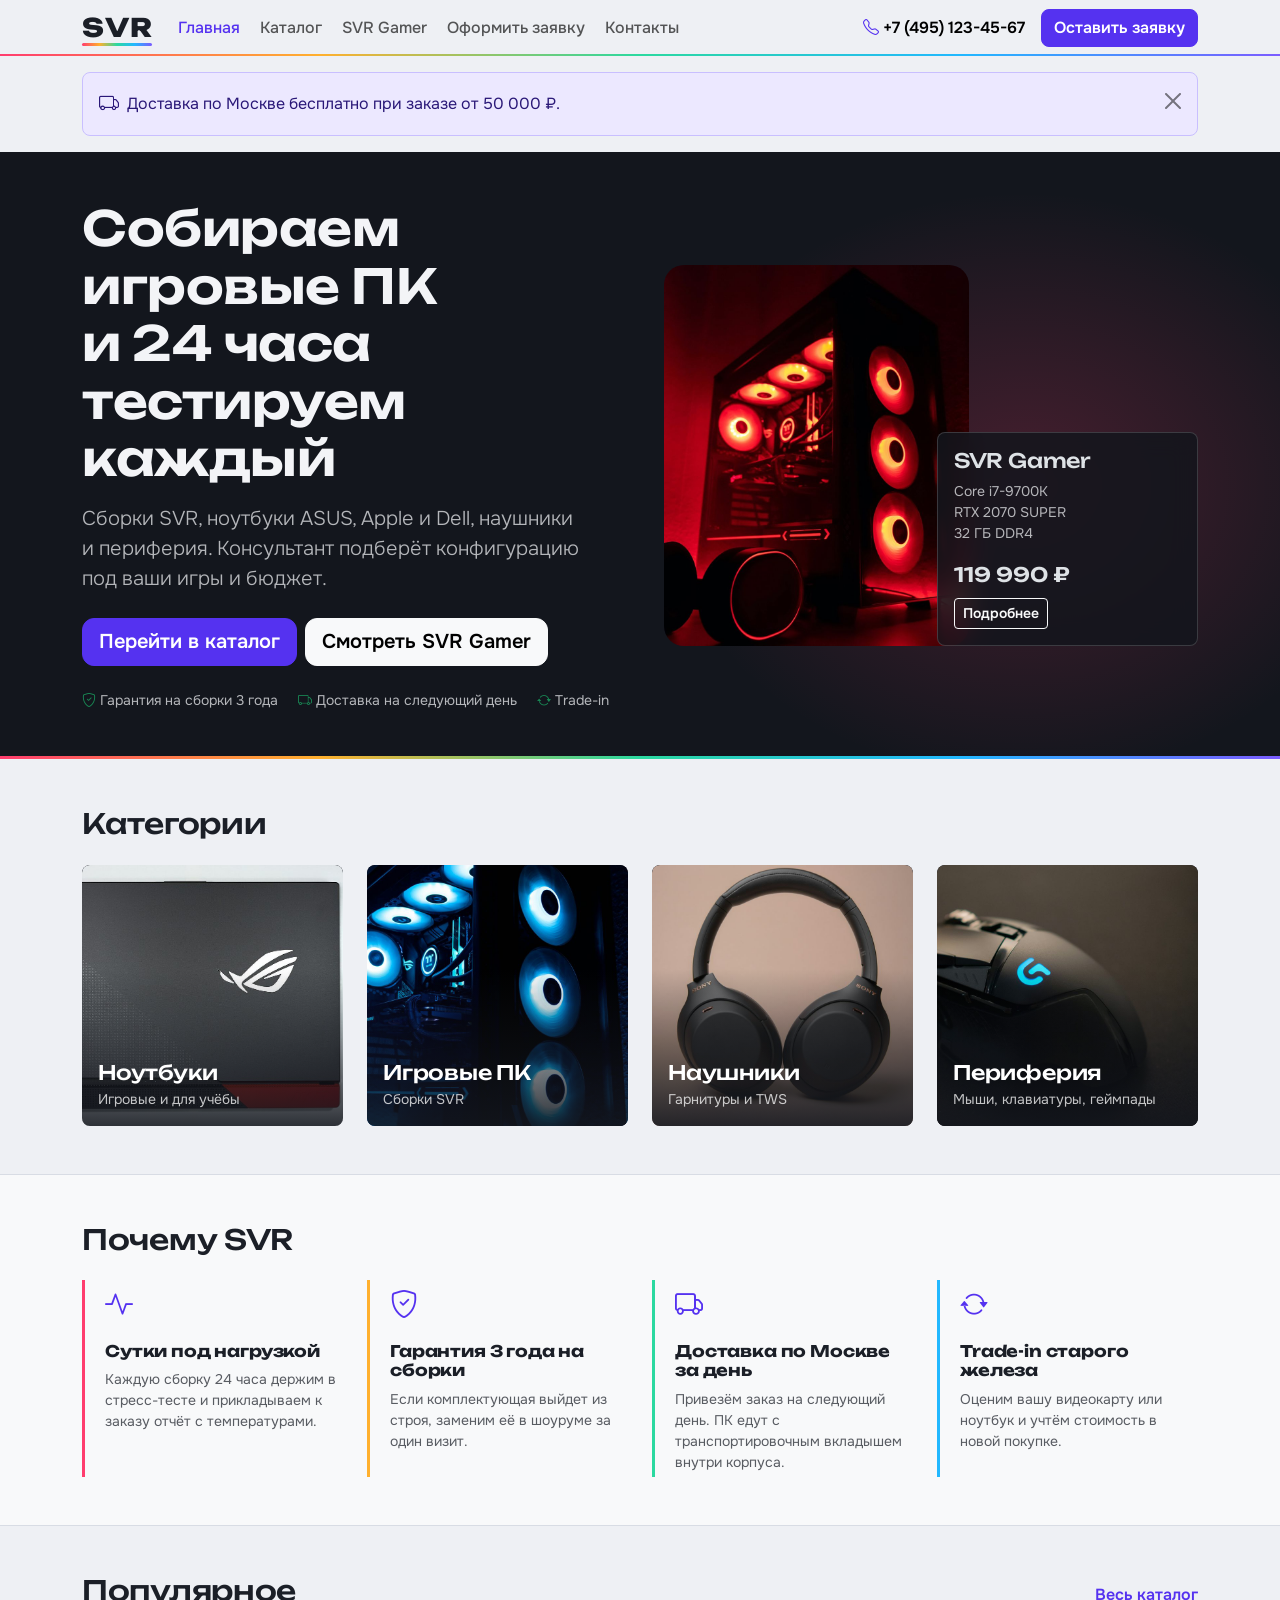
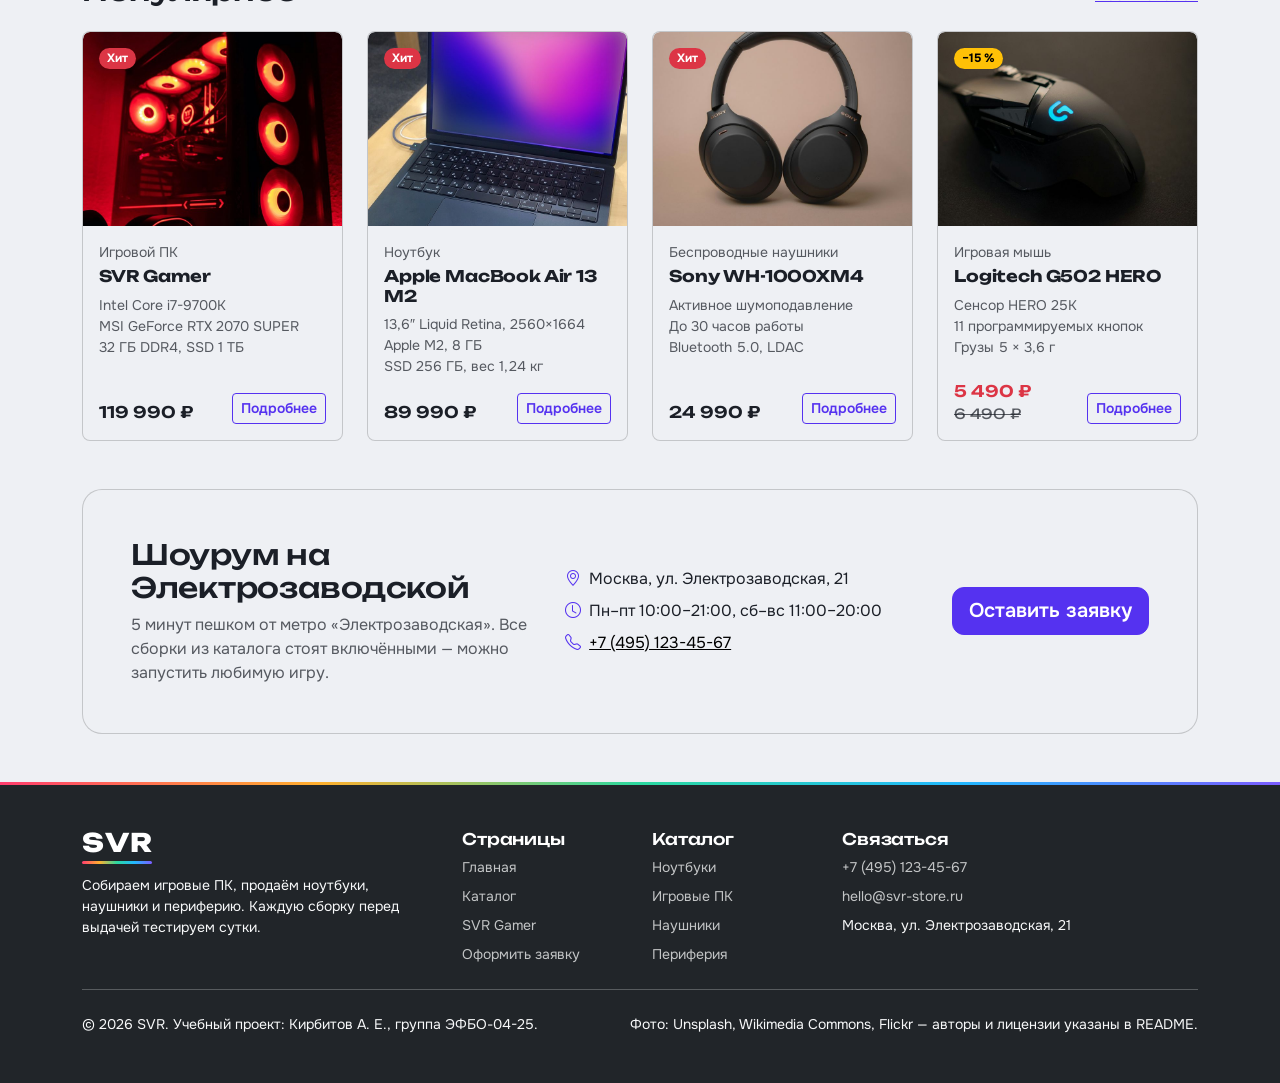
==== commit 3915ce48: "Add files via upload" ====
--- a/index.html
+++ b/index.html
@@ -1,565 +1,336 @@
 <!DOCTYPE html>
 <html lang="ru">
 <head>
-    <meta charset="UTF-8">
-    <meta name="viewport" content="width=device-width, initial-scale=1.0">
-    <meta name="description" content="Зерно — магазин свежеобжаренного кофе и всего для заваривания. Обжариваем каждый четверг, доставляем за 1–3 дня.">
-    <title>Зерно — свежеобжаренный кофе</title>
-    <link rel="icon" href="images/logo.svg" type="image/svg+xml">
-    <!-- Bootstrap подключён локально из папки vendor -->
-    <link rel="stylesheet" href="vendor/bootstrap/css/bootstrap.min.css">
-    <!-- Свои стили подключаем ПОСЛЕ Bootstrap, чтобы можно было переопределять -->
-    <link rel="stylesheet" href="css/custom.css">
+  <meta charset="UTF-8">
+  <meta name="viewport" content="width=device-width, initial-scale=1">
+  <title>SVR — игровые ПК, ноутбуки и периферия | Bootstrap-версия</title>
+  <meta name="description" content="Магазин SVR на Bootstrap: сборки игровых ПК со стресс-тестом 24 часа, ноутбуки, наушники и периферия.">
+  <link rel="icon" href="images/favicon.svg" type="image/svg+xml">
+  <!-- Bootstrap подключён локально (без CDN): файлы лежат в vendor/ -->
+  <link rel="stylesheet" href="vendor/bootstrap/css/bootstrap.min.css?v=2">
+  <link rel="stylesheet" href="vendor/bootstrap-icons/bootstrap-icons.min.css?v=2">
+  <!-- Свои стили подключаются ПОСЛЕ Bootstrap, чтобы переопределять его -->
+  <link rel="stylesheet" href="css/custom.css?v=2">
 </head>
-<body>
-    <!-- Сообщение сверху (alert, можно закрыть крестиком) -->
-    <div class="alert alert-warning alert-dismissible fade show rounded-0 mb-0 text-center py-2 promo-alert" role="alert">
-        <strong>Бесплатная доставка</strong> при заказе от 3&nbsp;000&nbsp;₽ · Свежая обжарка каждый четверг
-        <button type="button" class="btn-close py-2" data-bs-dismiss="alert" aria-label="Закрыть"></button>
+<body class="d-flex flex-column min-vh-100">
+  <!-- Компонент navbar: на экранах < lg меню сворачивается в кнопку (collapse из Bootstrap JS) -->
+  <nav class="navbar navbar-expand-lg bg-body sticky-top svr-navbar" aria-label="Основное меню">
+    <div class="container">
+      <a class="navbar-brand svr-logo" href="index.html">SVR</a>
+      <button class="navbar-toggler" type="button" data-bs-toggle="collapse" data-bs-target="#mainNav"
+              aria-controls="mainNav" aria-expanded="false" aria-label="Открыть меню">
+        <span class="navbar-toggler-icon"></span>
+      </button>
+      <div class="collapse navbar-collapse" id="mainNav">
+        <ul class="navbar-nav me-auto mb-3 mb-lg-0 gap-lg-1">
+          <li class="nav-item"><a class="nav-link active" aria-current="page" href="index.html">Главная</a></li>
+          <li class="nav-item"><a class="nav-link" href="catalog.html">Каталог</a></li>
+          <li class="nav-item"><a class="nav-link" href="product.html">SVR Gamer</a></li>
+          <li class="nav-item"><a class="nav-link" href="order.html">Оформить заявку</a></li>
+          <li class="nav-item"><a class="nav-link" href="index.html#contacts">Контакты</a></li>
+        </ul>
+        <div class="d-flex flex-column flex-lg-row align-items-lg-center gap-2 gap-lg-3 pb-3 pb-lg-0">
+          <a class="link-body-emphasis text-decoration-none fw-semibold" href="tel:+74951234567"><i class="bi bi-telephone text-primary me-1" aria-hidden="true"></i>+7 (495) 123-45-67</a>
+          <a class="btn btn-primary" href="order.html">Оставить заявку</a>
+        </div>
+      </div>
     </div>
-
-    <!-- Навигация -->
-    <nav class="navbar navbar-expand-lg sticky-top navbar-coffee" data-bs-theme="dark">
-        <div class="container">
-            <a class="navbar-brand d-flex align-items-center gap-2" href="index.html">
-                <img src="images/logo.svg" alt="" width="32" height="32">
-                Зерно
+  </nav>
+
+  <main class="flex-grow-1">
+    <!-- Сообщение (alert) с кнопкой закрытия: работает через data-bs-dismiss -->
+    <div class="container pt-3">
+      <div class="alert alert-primary alert-dismissible fade show d-flex align-items-center gap-2 mb-0" role="alert">
+        <i class="bi bi-truck fs-5" aria-hidden="true"></i>
+        <span>Доставка по Москве бесплатно при заказе от 50&nbsp;000&nbsp;₽.</span>
+        <button type="button" class="btn-close" data-bs-dismiss="alert" aria-label="Закрыть"></button>
+      </div>
+    </div>
+
+    <!-- Hero-блок на сетке Bootstrap: на телефоне колонки друг под другом, с lg — рядом -->
+    <section class="svr-hero mt-3" aria-labelledby="hero-title" data-bs-theme="dark">
+      <div class="container py-5">
+        <div class="row align-items-center g-5">
+          <div class="col-12 col-lg-6">
+            <h1 class="display-5 fw-semibold" id="hero-title">Собираем игровые ПК и&nbsp;24&nbsp;часа тестируем каждый</h1>
+            <p class="lead text-body-secondary mt-3">Сборки SVR, ноутбуки ASUS, Apple и Dell, наушники и&nbsp;периферия. Консультант подберёт конфигурацию под ваши игры и&nbsp;бюджет.</p>
+            <div class="d-flex flex-wrap gap-2 mt-4">
+              <a class="btn btn-primary btn-lg" href="catalog.html">Перейти в каталог</a>
+              <a class="btn btn-light btn-lg" href="product.html">Смотреть SVR Gamer</a>
+            </div>
+            <ul class="list-inline small text-body-secondary mt-4 mb-0">
+              <li class="list-inline-item me-3"><i class="bi bi-shield-check text-success me-1" aria-hidden="true"></i>Гарантия на сборки 3&nbsp;года</li>
+              <li class="list-inline-item me-3"><i class="bi bi-truck text-success me-1" aria-hidden="true"></i>Доставка на следующий день</li>
+              <li class="list-inline-item"><i class="bi bi-arrow-repeat text-success me-1" aria-hidden="true"></i>Trade-in</li>
+            </ul>
+          </div>
+          <div class="col-12 col-lg-6">
+            <div class="row g-3 align-items-end">
+              <div class="col-7">
+                <img class="img-fluid rounded-4 svr-hero__img" src="images/hero.jpg" width="900" height="1125" alt="Игровой ПК SVR Gamer: стеклянный корпус, вентиляторы светятся красным">
+              </div>
+              <div class="col-5">
+                <div class="card svr-plate">
+                  <div class="card-body">
+                    <h2 class="h5 card-title">SVR Gamer</h2>
+                    <ul class="list-unstyled small text-body-secondary mb-3">
+                      <li>Core i7-9700K</li>
+                      <li>RTX 2070 SUPER</li>
+                      <li>32&nbsp;ГБ DDR4</li>
+                    </ul>
+                    <p class="svr-price fs-5 mb-2">119&nbsp;990&nbsp;₽</p>
+                    <a class="btn btn-outline-light btn-sm" href="product.html">Подробнее</a>
+                  </div>
+                </div>
+              </div>
+            </div>
+          </div>
+        </div>
+      </div>
+    </section>
+
+    <!-- Категории: сетка row-cols — 2 колонки на телефоне, 4 на десктопе -->
+    <section class="container py-5" aria-labelledby="categories-title">
+      <h2 class="h3 mb-4" id="categories-title">Категории</h2>
+      <div class="row row-cols-2 row-cols-md-4 g-3 g-lg-4">
+          <div class="col">
+            <a class="svr-cat card h-100 text-decoration-none" href="catalog.html">
+              <img class="card-img svr-cat__img" src="images/c-laptops.jpg" width="800" height="800" alt="" loading="lazy">
+              <span class="card-img-overlay d-flex flex-column justify-content-end text-white">
+                <span class="h5 mb-1">Ноутбуки</span>
+                <span class="small opacity-75">Игровые и для учёбы</span>
+              </span>
             </a>
-            <button class="navbar-toggler" type="button" data-bs-toggle="collapse" data-bs-target="#mainMenu" aria-controls="mainMenu" aria-expanded="false" aria-label="Открыть меню">
-                <span class="navbar-toggler-icon"></span>
-            </button>
-            <div class="collapse navbar-collapse" id="mainMenu">
-                <ul class="navbar-nav ms-auto mb-2 mb-lg-0">
-                    <li class="nav-item"><a class="nav-link active" aria-current="page" href="index.html">Главная</a></li>
-                    <li class="nav-item dropdown">
-                        <a class="nav-link dropdown-toggle" href="catalog.html" role="button" data-bs-toggle="dropdown" aria-expanded="false">Каталог</a>
-                        <ul class="dropdown-menu">
-                            <li><a class="dropdown-item" href="catalog.html">Весь каталог</a></li>
-                            <li><hr class="dropdown-divider"></li>
-                            <li><a class="dropdown-item" href="catalog.html#beans">Кофе в зёрнах</a></li>
-                            <li><a class="dropdown-item" href="catalog.html#brewing">Для заваривания</a></li>
-                            <li><a class="dropdown-item" href="catalog.html#accessories">Аксессуары</a></li>
-                        </ul>
-                    </li>
-                    <li class="nav-item"><a class="nav-link" href="index.html#about">О нас</a></li>
-                    <li class="nav-item"><a class="nav-link" href="contacts.html">Контакты</a></li>
+          </div>
+          <div class="col">
+            <a class="svr-cat card h-100 text-decoration-none" href="catalog.html">
+              <img class="card-img svr-cat__img" src="images/c-pc.jpg" width="800" height="800" alt="" loading="lazy">
+              <span class="card-img-overlay d-flex flex-column justify-content-end text-white">
+                <span class="h5 mb-1">Игровые ПК</span>
+                <span class="small opacity-75">Сборки SVR</span>
+              </span>
+            </a>
+          </div>
+          <div class="col">
+            <a class="svr-cat card h-100 text-decoration-none" href="catalog.html">
+              <img class="card-img svr-cat__img" src="images/c-audio.jpg" width="800" height="800" alt="" loading="lazy">
+              <span class="card-img-overlay d-flex flex-column justify-content-end text-white">
+                <span class="h5 mb-1">Наушники</span>
+                <span class="small opacity-75">Гарнитуры и TWS</span>
+              </span>
+            </a>
+          </div>
+          <div class="col">
+            <a class="svr-cat card h-100 text-decoration-none" href="catalog.html">
+              <img class="card-img svr-cat__img" src="images/c-gear.jpg" width="800" height="800" alt="" loading="lazy">
+              <span class="card-img-overlay d-flex flex-column justify-content-end text-white">
+                <span class="h5 mb-1">Периферия</span>
+                <span class="small opacity-75">Мыши, клавиатуры, геймпады</span>
+              </span>
+            </a>
+          </div>
+      </div>
+    </section>
+
+    <!-- Преимущества -->
+    <section class="bg-body-tertiary border-top border-bottom py-5" id="advantages" aria-labelledby="advantages-title">
+      <div class="container">
+        <h2 class="h3 mb-4" id="advantages-title">Почему SVR</h2>
+        <div class="row row-cols-1 row-cols-md-2 row-cols-lg-4 g-4">
+          <div class="col">
+            <div class="svr-feature h-100">
+              <i class="bi bi-activity fs-3 text-primary" aria-hidden="true"></i>
+              <h3 class="h6 fw-bold mt-3">Сутки под нагрузкой</h3>
+              <p class="small text-body-secondary mb-0">Каждую сборку 24&nbsp;часа держим в стресс-тесте и прикладываем к заказу отчёт с температурами.</p>
+            </div>
+          </div>
+          <div class="col">
+            <div class="svr-feature h-100">
+              <i class="bi bi-shield-check fs-3 text-primary" aria-hidden="true"></i>
+              <h3 class="h6 fw-bold mt-3">Гарантия 3 года на сборки</h3>
+              <p class="small text-body-secondary mb-0">Если комплектующая выйдет из строя, заменим её в шоуруме за один визит.</p>
+            </div>
+          </div>
+          <div class="col">
+            <div class="svr-feature h-100">
+              <i class="bi bi-truck fs-3 text-primary" aria-hidden="true"></i>
+              <h3 class="h6 fw-bold mt-3">Доставка по Москве за день</h3>
+              <p class="small text-body-secondary mb-0">Привезём заказ на следующий день. ПК едут с транспортировочным вкладышем внутри корпуса.</p>
+            </div>
+          </div>
+          <div class="col">
+            <div class="svr-feature h-100">
+              <i class="bi bi-arrow-repeat fs-3 text-primary" aria-hidden="true"></i>
+              <h3 class="h6 fw-bold mt-3">Trade-in старого железа</h3>
+              <p class="small text-body-secondary mb-0">Оценим вашу видеокарту или ноутбук и учтём стоимость в новой покупке.</p>
+            </div>
+          </div>
+        </div>
+      </div>
+    </section>
+
+    <!-- Популярные товары: компоненты card + badge + btn -->
+    <section class="container py-5" id="popular" aria-labelledby="popular-title">
+      <div class="d-flex justify-content-between align-items-end mb-4">
+        <h2 class="h3 mb-0" id="popular-title">Популярное</h2>
+        <a class="link-primary fw-semibold" href="catalog.html">Весь каталог</a>
+      </div>
+      <div class="row row-cols-1 row-cols-sm-2 row-cols-lg-4 g-4">
+          <div class="col">
+            <article class="card h-100 svr-card">
+              <div class="position-relative">
+                <img class="card-img-top svr-card__img" src="images/p-svr-gamer.jpg" width="800" height="600" alt="Игровой ПК SVR Gamer в корпусе со стеклянными панелями, вентиляторы светятся красным" loading="lazy">
+                <span class="badge rounded-pill text-bg-danger position-absolute top-0 start-0 m-3">Хит</span>
+              </div>
+              <div class="card-body d-flex flex-column">
+                <p class="small text-body-secondary mb-1">Игровой ПК</p>
+                <h3 class="card-title h6 fw-bold">SVR Gamer</h3>
+                <ul class="list-unstyled small text-body-secondary mb-3">
+                  <li>Intel Core i7-9700K</li>
+                  <li>MSI GeForce RTX 2070 SUPER</li>
+                  <li>32&nbsp;ГБ DDR4, SSD 1&nbsp;ТБ</li>
                 </ul>
-                <a href="order.html" class="btn btn-accent position-relative ms-lg-3">
-                    <svg xmlns="http://www.w3.org/2000/svg" width="16" height="16" fill="currentColor" class="bi bi-bag me-1" viewBox="0 0 16 16">
-                        <path d="M8 1a2.5 2.5 0 0 1 2.5 2.5V4h-5v-.5A2.5 2.5 0 0 1 8 1m3.5 3v-.5a3.5 3.5 0 1 0-7 0V4H1v10a2 2 0 0 0 2 2h10a2 2 0 0 0 2-2V4zM2 5h12v9a1 1 0 0 1-1 1H3a1 1 0 0 1-1-1z"/>
-                    </svg>
-                    Корзина
-                    <span class="position-absolute top-0 start-100 translate-middle badge rounded-pill bg-danger d-none" id="cartCount">0</span>
-                </a>
-            </div>
-        </div>
-    </nav>
-
-    <main>
-        <!-- Hero-блок: карусель из трёх слайдов -->
-        <section id="heroCarousel" class="carousel slide carousel-fade hero-carousel" data-bs-ride="carousel">
-            <div class="carousel-indicators">
-                <button type="button" data-bs-target="#heroCarousel" data-bs-slide-to="0" class="active" aria-current="true" aria-label="Слайд 1"></button>
-                <button type="button" data-bs-target="#heroCarousel" data-bs-slide-to="1" aria-label="Слайд 2"></button>
-                <button type="button" data-bs-target="#heroCarousel" data-bs-slide-to="2" aria-label="Слайд 3"></button>
-            </div>
-            <div class="carousel-inner">
-                <div class="carousel-item active" data-bs-interval="6000">
-                    <img src="images/hero-1.jpg" class="d-block w-100 hero-slide" alt="Обжаренные кофейные зёрна">
-                    <div class="carousel-caption hero-caption">
-                        <span class="badge text-bg-warning mb-3">Обжарка каждый четверг</span>
-                        <h1 class="display-4 fw-bold">Кофе, обжаренный на этой неделе</h1>
-                        <p class="lead mb-4">Отбираем зерно с лучших ферм и обжариваем небольшими партиями, чтобы оно доехало до вас свежим.</p>
-                        <a href="catalog.html" class="btn btn-accent btn-lg me-2 mb-2">Выбрать кофе</a>
-                        <a href="#story" class="btn btn-outline-light btn-lg mb-2">Как мы работаем</a>
-                    </div>
-                </div>
-                <div class="carousel-item" data-bs-interval="6000">
-                    <img src="images/hero-2.jpg" class="d-block w-100 hero-slide" alt="Бариста рисует латте-арт">
-                    <div class="carousel-caption hero-caption">
-                        <span class="badge text-bg-warning mb-3">Новые сорта</span>
-                        <h2 class="display-4 fw-bold">Каждая чашка — как в любимой кофейне</h2>
-                        <p class="lead mb-4">Подберём зерно под ваш способ заваривания: эспрессо, турка, пуровер или френч-пресс.</p>
-                        <a href="catalog.html#beans" class="btn btn-accent btn-lg mb-2">Кофе в зёрнах</a>
-                    </div>
-                </div>
-                <div class="carousel-item" data-bs-interval="6000">
-                    <img src="images/hero-3.jpg" class="d-block w-100 hero-slide" alt="Кофейная стойка с кофемашиной и пачками кофе">
-                    <div class="carousel-caption hero-caption">
-                        <span class="badge text-bg-warning mb-3">Всё для заваривания</span>
-                        <h2 class="display-4 fw-bold">Воронки, турки, кофемолки</h2>
-                        <p class="lead mb-4">Всё, что нужно, чтобы готовить вкусный кофе дома, а не только в кофейне.</p>
-                        <a href="catalog.html#brewing" class="btn btn-accent btn-lg mb-2">Смотреть оборудование</a>
-                    </div>
-                </div>
-            </div>
-            <button class="carousel-control-prev" type="button" data-bs-target="#heroCarousel" data-bs-slide="prev">
-                <span class="carousel-control-prev-icon" aria-hidden="true"></span>
-                <span class="visually-hidden">Предыдущий слайд</span>
-            </button>
-            <button class="carousel-control-next" type="button" data-bs-target="#heroCarousel" data-bs-slide="next">
-                <span class="carousel-control-next-icon" aria-hidden="true"></span>
-                <span class="visually-hidden">Следующий слайд</span>
-            </button>
-        </section>
-
-        <!-- Бегущая строка (текст повторяется два раза, чтобы не было разрыва) -->
-        <div class="ticker">
-            <div class="ticker-line">
-                <span>Свежая обжарка каждый четверг</span>
-                <span>☕</span>
-                <span>Бесплатная доставка от 3 000 ₽</span>
-                <span>☕</span>
-                <span>Помолем под ваш способ заваривания</span>
-                <span>☕</span>
-                <span>12 стран происхождения</span>
-                <span>☕</span>
-                <span>Свежая обжарка каждый четверг</span>
-                <span>☕</span>
-                <span>Бесплатная доставка от 3 000 ₽</span>
-                <span>☕</span>
-                <span>Помолем под ваш способ заваривания</span>
-                <span>☕</span>
-                <span>12 стран происхождения</span>
-                <span>☕</span>
-            </div>
-        </div>
-
-        <!-- Преимущества -->
-        <section class="py-5" id="advantages">
-            <div class="container py-lg-4">
-                <div class="text-center mb-5 reveal">
-                    <p class="text-uppercase fw-semibold text-accent mb-2">Почему мы</p>
-                    <h2 class="display-6 fw-bold">Кофе, за который не стыдно</h2>
-                </div>
-                <div class="row g-4">
-                    <div class="col-12 col-md-6 col-lg-3 reveal">
-                        <div class="card h-100 border-0 text-center p-4 feature-card">
-                            <div class="feature-icon rounded-circle d-inline-flex align-items-center justify-content-center mx-auto mb-3">
-                                <svg xmlns="http://www.w3.org/2000/svg" width="28" height="28" fill="currentColor" class="bi bi-fire" viewBox="0 0 16 16">
-                                    <path d="M8 16c3.314 0 6-2 6-5.5 0-1.5-.5-4-2.5-6 .25 1.5-1.25 2-1.25 2C11 4 9 .5 6 0c.357 2 .5 4-2 6-1.25 1-2 2.729-2 4.5C2 14 4.686 16 8 16m0-1c-1.657 0-3-1-3-2.75 0-.75.25-2 1.25-3C6.125 10 7 10.5 7 10.5c-.375-1.25.5-3.25 2-3.5-.179 1-.25 2 1 3 .625.5 1 1.364 1 2.25C11 14 9.657 15 8 15"/>
-                                </svg>
-                            </div>
-                            <h3 class="h5">Свежая обжарка</h3>
-                            <p class="text-secondary mb-0">Обжариваем каждый четверг и отправляем в течение 48 часов.</p>
-                        </div>
-                    </div>
-                    <div class="col-12 col-md-6 col-lg-3 reveal">
-                        <div class="card h-100 border-0 text-center p-4 feature-card">
-                            <div class="feature-icon rounded-circle d-inline-flex align-items-center justify-content-center mx-auto mb-3">
-                                <svg xmlns="http://www.w3.org/2000/svg" width="28" height="28" fill="currentColor" class="bi bi-truck" viewBox="0 0 16 16">
-                                    <path d="M0 3.5A1.5 1.5 0 0 1 1.5 2h9A1.5 1.5 0 0 1 12 3.5V5h1.02a1.5 1.5 0 0 1 1.17.563l1.481 1.85a1.5 1.5 0 0 1 .329.938V10.5a1.5 1.5 0 0 1-1.5 1.5H14a2 2 0 1 1-4 0H5a2 2 0 1 1-3.998-.085A1.5 1.5 0 0 1 0 10.5zm1.294 7.456A2 2 0 0 1 4.732 11h5.536a2 2 0 0 1 .732-.732V3.5a.5.5 0 0 0-.5-.5h-9a.5.5 0 0 0-.5.5v7a.5.5 0 0 0 .294.456M12 10a2 2 0 0 1 1.732 1h.768a.5.5 0 0 0 .5-.5V8.35a.5.5 0 0 0-.11-.312l-1.48-1.85A.5.5 0 0 0 13.02 6H12zm-9 1a1 1 0 1 0 0 2 1 1 0 0 0 0-2m9 0a1 1 0 1 0 0 2 1 1 0 0 0 0-2"/>
-                                </svg>
-                            </div>
-                            <h3 class="h5">Быстрая доставка</h3>
-                            <p class="text-secondary mb-0">По Москве за 1 день, по России — от 2 до 5 дней.</p>
-                        </div>
-                    </div>
-                    <div class="col-12 col-md-6 col-lg-3 reveal">
-                        <div class="card h-100 border-0 text-center p-4 feature-card">
-                            <div class="feature-icon rounded-circle d-inline-flex align-items-center justify-content-center mx-auto mb-3">
-                                <svg xmlns="http://www.w3.org/2000/svg" width="28" height="28" fill="currentColor" class="bi bi-award" viewBox="0 0 16 16">
-                                    <path d="M9.669.864 8 0 6.331.864l-1.858.282-.842 1.68-1.337 1.32L2.6 6l-.306 1.854 1.337 1.32.842 1.68 1.858.282L8 12l1.669-.864 1.858-.282.842-1.68 1.337-1.32L13.4 6l.306-1.854-1.337-1.32-.842-1.68zm1.196 1.193.684 1.365 1.086 1.072L12.387 6l.248 1.506-1.086 1.072-.684 1.365-1.51.229L8 10.874l-1.355-.702-1.51-.229-.684-1.365-1.086-1.072L3.614 6l-.25-1.506 1.087-1.072.684-1.365 1.51-.229L8 1.126l1.356.702z"/>
-                                    <path d="M4 11.794V16l4-1 4 1v-4.206l-2.018.306L8 13.126 6.018 12.1z"/>
-                                </svg>
-                            </div>
-                            <h3 class="h5">Только арабика</h3>
-                            <p class="text-secondary mb-0">Берём зерно с оценкой от 80 баллов по шкале SCA.</p>
-                        </div>
-                    </div>
-                    <div class="col-12 col-md-6 col-lg-3 reveal">
-                        <div class="card h-100 border-0 text-center p-4 feature-card">
-                            <div class="feature-icon rounded-circle d-inline-flex align-items-center justify-content-center mx-auto mb-3">
-                                <svg xmlns="http://www.w3.org/2000/svg" width="28" height="28" fill="currentColor" class="bi bi-shield-check" viewBox="0 0 16 16">
-                                    <path d="M5.338 1.59a61 61 0 0 0-2.837.856.48.48 0 0 0-.328.39c-.554 4.157.726 7.19 2.253 9.188a10.7 10.7 0 0 0 2.287 2.233c.346.244.652.42.893.533q.18.085.293.118a1 1 0 0 0 .101.025 1 1 0 0 0 .1-.025q.114-.034.294-.118c.24-.113.547-.29.893-.533a10.7 10.7 0 0 0 2.287-2.233c1.527-1.997 2.807-5.031 2.253-9.188a.48.48 0 0 0-.328-.39c-.651-.213-1.75-.56-2.837-.855C9.552 1.29 8.531 1.067 8 1.067c-.53 0-1.552.223-2.662.524zM5.072.56C6.157.265 7.31 0 8 0s1.843.265 2.928.56c1.11.3 2.229.655 2.887.87a1.54 1.54 0 0 1 1.044 1.262c.596 4.477-.787 7.795-2.465 9.99a11.8 11.8 0 0 1-2.517 2.453 7 7 0 0 1-1.048.625c-.28.132-.581.24-.829.24s-.548-.108-.829-.24a7 7 0 0 1-1.048-.625 11.8 11.8 0 0 1-2.517-2.453C1.928 10.487.545 7.169 1.141 2.692A1.54 1.54 0 0 1 2.185 1.43 63 63 0 0 1 5.072.56"/>
-                                    <path d="M10.854 5.146a.5.5 0 0 1 0 .708l-3 3a.5.5 0 0 1-.708 0l-1.5-1.5a.5.5 0 1 1 .708-.708L7.5 7.793l2.646-2.647a.5.5 0 0 1 .708 0"/>
-                                </svg>
-                            </div>
-                            <h3 class="h5">Вернём деньги</h3>
-                            <p class="text-secondary mb-0">Если кофе не понравится — обменяем пачку или вернём оплату.</p>
-                        </div>
-                    </div>
-                </div>
-            </div>
-        </section>
-
-        <!-- Популярные товары -->
-        <section class="py-5 bg-white" id="popular">
-            <div class="container py-lg-4">
-                <div class="d-flex flex-wrap justify-content-between align-items-end gap-3 mb-4 reveal">
-                    <div>
-                        <p class="text-uppercase fw-semibold text-accent mb-2">Хиты недели</p>
-                        <h2 class="display-6 fw-bold mb-0">Популярные товары</h2>
-                    </div>
-                    <a href="catalog.html" class="btn btn-outline-dark">Весь каталог →</a>
-                </div>
-                <div class="row g-4">
-                    <div class="col-12 col-sm-6 col-lg-3 reveal">
-                        <div class="card h-100 product-card">
-                            <div class="product-img position-relative">
-                                <img src="images/coffee-ethiopia.jpg" class="card-img-top" alt="Пачка кофе Эфиопия Иргачеффе" loading="lazy">
-                                <span class="badge text-bg-danger position-absolute top-0 start-0 m-3 badge-pulse">Хит</span>
-                            </div>
-                            <div class="card-body d-flex flex-column">
-                                <p class="small text-uppercase text-muted mb-1">Кофе в зёрнах · 250 г</p>
-                                <h3 class="h5 card-title">Эфиопия Иргачеффе</h3>
-                                <p class="card-text text-secondary">Цветочный аромат, нотки бергамота и лимона.</p>
-                                <div class="mt-auto d-flex justify-content-between align-items-center">
-                                    <span class="fs-5 fw-bold">990 ₽</span>
-                                    <button type="button" class="btn btn-primary btn-sm add-to-cart" data-id="ethiopia" data-name="Эфиопия Иргачеффе">В корзину</button>
-                                </div>
-                                <a href="product.html" class="btn btn-outline-dark btn-sm mt-3">Подробнее</a>
-                            </div>
-                        </div>
-                    </div>
-                    <div class="col-12 col-sm-6 col-lg-3 reveal">
-                        <div class="card h-100 product-card">
-                            <div class="product-img position-relative">
-                                <img src="images/coffee-brazil.jpg" class="card-img-top" alt="Открытая пачка кофе Бразилия Сантос" loading="lazy">
-                                <span class="badge text-bg-warning position-absolute top-0 start-0 m-3">−20%</span>
-                            </div>
-                            <div class="card-body d-flex flex-column">
-                                <p class="small text-uppercase text-muted mb-1">Кофе в зёрнах · 250 г</p>
-                                <h3 class="h5 card-title">Бразилия Сантос</h3>
-                                <p class="card-text text-secondary">Шоколад и орех. Отлично подходит для эспрессо и турки.</p>
-                                <div class="mt-auto d-flex justify-content-between align-items-center">
-                                    <span>
-                                        <span class="d-block text-muted text-decoration-line-through small">990 ₽</span>
-                                        <span class="fs-5 fw-bold text-danger">790 ₽</span>
-                                    </span>
-                                    <button type="button" class="btn btn-primary btn-sm add-to-cart" data-id="brazil" data-name="Бразилия Сантос">В корзину</button>
-                                </div>
-                                <a href="product.html" class="btn btn-outline-dark btn-sm mt-3">Подробнее</a>
-                            </div>
-                        </div>
-                    </div>
-                    <div class="col-12 col-sm-6 col-lg-3 reveal">
-                        <div class="card h-100 product-card">
-                            <div class="product-img position-relative">
-                                <img src="images/french-press.jpg" class="card-img-top" alt="Френч-пресс с кофе на деревянном столе" loading="lazy">
-                                <span class="badge text-bg-danger position-absolute top-0 start-0 m-3 badge-pulse">Хит</span>
-                            </div>
-                            <div class="card-body d-flex flex-column">
-                                <p class="small text-uppercase text-muted mb-1">Для заваривания</p>
-                                <h3 class="h5 card-title">Френч-пресс 600 мл</h3>
-                                <p class="card-text text-secondary">Самый простой способ заварить вкусный кофе дома.</p>
-                                <div class="mt-auto d-flex justify-content-between align-items-center">
-                                    <span class="fs-5 fw-bold">1 490 ₽</span>
-                                    <button type="button" class="btn btn-primary btn-sm add-to-cart" data-id="french-press" data-name="Френч-пресс 600 мл">В корзину</button>
-                                </div>
-                                <a href="product.html" class="btn btn-outline-dark btn-sm mt-3">Подробнее</a>
-                            </div>
-                        </div>
-                    </div>
-                    <div class="col-12 col-sm-6 col-lg-3 reveal">
-                        <div class="card h-100 product-card">
-                            <div class="product-img position-relative">
-                                <img src="images/kettle.jpg" class="card-img-top" alt="Чайник с узким носиком на газовой горелке" loading="lazy">
-                                <span class="badge text-bg-warning position-absolute top-0 start-0 m-3">−15%</span>
-                            </div>
-                            <div class="card-body d-flex flex-column">
-                                <p class="small text-uppercase text-muted mb-1">Аксессуары</p>
-                                <h3 class="h5 card-title">Чайник с узким носиком</h3>
-                                <p class="card-text text-secondary">Тонкая ровная струя — главное для пуровера.</p>
-                                <div class="mt-auto d-flex justify-content-between align-items-center">
-                                    <span>
-                                        <span class="d-block text-muted text-decoration-line-through small">3 490 ₽</span>
-                                        <span class="fs-5 fw-bold text-danger">2 990 ₽</span>
-                                    </span>
-                                    <button type="button" class="btn btn-primary btn-sm add-to-cart" data-id="kettle" data-name="Чайник с узким носиком">В корзину</button>
-                                </div>
-                                <a href="product.html" class="btn btn-outline-dark btn-sm mt-3">Подробнее</a>
-                            </div>
-                        </div>
-                    </div>
-                </div>
-            </div>
-        </section>
-
-        <!-- От зерна до чашки: текст «прилипает» и едет по фоновой картинке -->
-        <section id="story">
-            <div class="container text-center py-5">
-                <p class="text-uppercase fw-semibold text-accent mb-2">Как мы работаем</p>
-                <h2 class="display-6 fw-bold mb-3">От зерна до чашки</h2>
-                <p class="text-secondary mx-auto story-intro">Прокрутите вниз — расскажем, какой путь проходит кофе, прежде чем попасть к вам.</p>
-            </div>
-
-            <div class="story-step story-farm">
-                <div class="container h-100">
-                    <div class="row h-100">
-                        <div class="col-12 col-md-8 col-lg-5">
-                            <div class="story-card">
-                                <div class="story-number">01</div>
-                                <h3 class="h2">Ферма</h3>
-                                <p>Кофейные ягоды собирают вручную, когда они становятся ярко-красными. Мы работаем с фермами Эфиопии, Колумбии и Бразилии и знаем, откуда приехала каждая партия.</p>
-                                <span class="badge rounded-pill text-bg-success">Высота 1500–2200 м</span>
-                            </div>
-                        </div>
-                    </div>
-                </div>
-            </div>
-
-            <div class="story-step story-roast">
-                <div class="container h-100">
-                    <div class="row h-100">
-                        <div class="col-12 col-md-8 col-lg-5 offset-md-4 offset-lg-7">
-                            <div class="story-card">
-                                <div class="story-number">02</div>
-                                <h3 class="h2">Обжарка</h3>
-                                <p>Обжариваем зерно небольшими партиями по 15 кг. Для фильтра — светлее, чтобы раскрыть кислотность, для эспрессо — темнее, чтобы вкус был плотным и шоколадным.</p>
-                                <span class="badge rounded-pill text-bg-warning">Каждый четверг</span>
-                            </div>
-                        </div>
-                    </div>
-                </div>
-            </div>
-
-            <div class="story-step story-brew">
-                <div class="container h-100">
-                    <div class="row h-100">
-                        <div class="col-12 col-md-8 col-lg-5">
-                            <div class="story-card">
-                                <div class="story-number">03</div>
-                                <h3 class="h2">Ваша чашка</h3>
-                                <p>Через 1–3 дня кофе у вас. Осталось смолоть зерно, залить водой 92–94 °C и подождать пару минут. Подскажем рецепт под любой способ заваривания.</p>
-                                <a href="catalog.html" class="btn btn-primary">Выбрать кофе</a>
-                            </div>
-                        </div>
-                    </div>
-                </div>
-            </div>
-        </section>
-
-        <!-- О нас -->
-        <section class="py-5" id="about">
-            <div class="container py-lg-5">
-                <div class="row align-items-center gx-lg-5 gy-4">
-                    <div class="col-12 col-lg-5 reveal">
-                        <img src="images/about.jpg" class="img-fluid rounded-4 shadow about-img" alt="Ростер остужает свежеобжаренные зёрна" loading="lazy">
-                    </div>
-                    <div class="col-12 col-lg-7 reveal">
-                        <p class="text-uppercase fw-semibold text-accent mb-2">О нас</p>
-                        <h2 class="display-6 fw-bold mb-4">Небольшая обжарочная мастерская</h2>
-                        <p class="lead">Мы начинали с одной кофемолки и ростера на 1 кг. Сейчас обжариваем кофе для домашних любителей и маленьких кофеен по всей стране.</p>
-                        <p class="text-secondary mb-4">Каждую партию пробуем сами: проводим каппинг, записываем вкус и только потом отправляем в продажу. Поэтому на пачке всегда есть дата обжарки и описание вкуса.</p>
-                        <div class="row g-3 text-center">
-                            <div class="col-4">
-                                <div class="p-3 bg-white rounded-4 shadow-sm h-100">
-                                    <div class="stat-number">2019</div>
-                                    <div class="small text-secondary">год открытия</div>
-                                </div>
-                            </div>
-                            <div class="col-4">
-                                <div class="p-3 bg-white rounded-4 shadow-sm h-100">
-                                    <div class="stat-number">12</div>
-                                    <div class="small text-secondary">стран происхождения</div>
-                                </div>
-                            </div>
-                            <div class="col-4">
-                                <div class="p-3 bg-white rounded-4 shadow-sm h-100">
-                                    <div class="stat-number">48 ч</div>
-                                    <div class="small text-secondary">от обжарки до отправки</div>
-                                </div>
-                            </div>
-                        </div>
-                    </div>
-                </div>
-            </div>
-        </section>
-
-        <!-- Галерея -->
-        <section class="py-5 bg-white" id="gallery">
-            <div class="container py-lg-4">
-                <div class="text-center mb-5 reveal">
-                    <p class="text-uppercase fw-semibold text-accent mb-2">Атмосфера</p>
-                    <h2 class="display-6 fw-bold">Немного кофейных кадров</h2>
-                </div>
-                <div class="row g-3">
-                    <div class="col-6 col-md-4 reveal">
-                        <div class="gallery-item"><img src="images/gallery-1.jpg" class="img-fluid" alt="Капучино с рисунком в виде сердца" loading="lazy"></div>
-                    </div>
-                    <div class="col-6 col-md-4 reveal">
-                        <div class="gallery-item"><img src="images/gallery-2.jpg" class="img-fluid" alt="Две гейзерные кофеварки на полке" loading="lazy"></div>
-                    </div>
-                    <div class="col-6 col-md-4 reveal">
-                        <div class="gallery-item"><img src="images/gallery-3.jpg" class="img-fluid" alt="Спелые кофейные ягоды в ладонях" loading="lazy"></div>
-                    </div>
-                    <div class="col-6 col-md-4 reveal">
-                        <div class="gallery-item"><img src="images/gallery-4.jpg" class="img-fluid" alt="Воронка для заваривания у окна" loading="lazy"></div>
-                    </div>
-                    <div class="col-6 col-md-4 reveal">
-                        <div class="gallery-item"><img src="images/gallery-5.jpg" class="img-fluid" alt="Мешки с зерном рядом с ростером" loading="lazy"></div>
-                    </div>
-                    <div class="col-6 col-md-4 reveal">
-                        <div class="gallery-item"><img src="images/gallery-6.jpg" class="img-fluid" alt="Бариста рисует на молочной пене" loading="lazy"></div>
-                    </div>
-                </div>
-            </div>
-        </section>
-
-        <!-- Баннер с параллаксом и кнопкой, которая открывает модальное окно -->
-        <section class="promo-banner text-white text-center">
-            <div class="container">
-                <span class="badge text-bg-warning mb-3">Выгода 10%</span>
-                <h2 class="display-5 fw-bold mb-3">Кофе по подписке</h2>
-                <p class="lead mb-4 mx-auto promo-text">Каждые две недели — свежая пачка у вашей двери. Можно поменять сорт или поставить подписку на паузу в любой момент.</p>
-                <button type="button" class="btn btn-accent btn-lg" data-bs-toggle="modal" data-bs-target="#subscribeModal">Оформить подписку</button>
-            </div>
-        </section>
-
-        <!-- Частые вопросы (accordion) -->
-        <section class="py-5" id="faq">
-            <div class="container py-lg-4">
-                <div class="row justify-content-center">
-                    <div class="col-12 col-lg-8">
-                        <div class="text-center mb-4 reveal">
-                            <p class="text-uppercase fw-semibold text-accent mb-2">FAQ</p>
-                            <h2 class="display-6 fw-bold">Частые вопросы</h2>
-                        </div>
-                        <div class="accordion reveal" id="faqAccordion">
-                            <div class="accordion-item">
-                                <h3 class="accordion-header">
-                                    <button class="accordion-button" type="button" data-bs-toggle="collapse" data-bs-target="#faq1" aria-expanded="true" aria-controls="faq1">Когда обжаривается кофе?</button>
-                                </h3>
-                                <div id="faq1" class="accordion-collapse collapse show" data-bs-parent="#faqAccordion">
-                                    <div class="accordion-body">Каждый четверг. Заказы, оформленные до среды, отправляем свежей обжаркой этой недели. Дата обжарки всегда указана на пачке.</div>
-                                </div>
-                            </div>
-                            <div class="accordion-item">
-                                <h3 class="accordion-header">
-                                    <button class="accordion-button collapsed" type="button" data-bs-toggle="collapse" data-bs-target="#faq2" aria-expanded="false" aria-controls="faq2">Можно ли смолоть кофе?</button>
-                                </h3>
-                                <div id="faq2" class="accordion-collapse collapse" data-bs-parent="#faqAccordion">
-                                    <div class="accordion-body">Да, при заказе выберите помол: для турки, эспрессо, фильтра или френч-пресса. Но молотый кофе быстрее теряет аромат, поэтому лучше молоть прямо перед завариванием.</div>
-                                </div>
-                            </div>
-                            <div class="accordion-item">
-                                <h3 class="accordion-header">
-                                    <button class="accordion-button collapsed" type="button" data-bs-toggle="collapse" data-bs-target="#faq3" aria-expanded="false" aria-controls="faq3">Как быстро придёт заказ?</button>
-                                </h3>
-                                <div id="faq3" class="accordion-collapse collapse" data-bs-parent="#faqAccordion">
-                                    <div class="accordion-body">По Москве — на следующий день курьером. В другие города отправляем через пункты выдачи, доставка занимает 2–5 дней.</div>
-                                </div>
-                            </div>
-                            <div class="accordion-item">
-                                <h3 class="accordion-header">
-                                    <button class="accordion-button collapsed" type="button" data-bs-toggle="collapse" data-bs-target="#faq4" aria-expanded="false" aria-controls="faq4">Как хранить кофе?</button>
-                                </h3>
-                                <div id="faq4" class="accordion-collapse collapse" data-bs-parent="#faqAccordion">
-                                    <div class="accordion-body">В закрытой пачке с клапаном, в тёмном прохладном месте, но не в холодильнике. Лучше всего выпить кофе в течение месяца после обжарки.</div>
-                                </div>
-                            </div>
-                        </div>
-                    </div>
-                </div>
-            </div>
-        </section>
-    </main>
-
-    <!-- Подвал -->
-    <footer class="footer-coffee pt-5 pb-4">
-        <div class="container">
-            <div class="row gy-4">
-                <div class="col-12 col-md-6 col-lg-5">
-                    <a class="navbar-brand d-flex align-items-center gap-2 text-white fs-4 mb-3" href="index.html">
-                        <img src="images/logo.svg" alt="" width="32" height="32">
-                        Зерно
-                    </a>
-                    <p class="mb-0">Свежеобжаренный кофе и всё для заваривания. Обжариваем каждый четверг и отправляем по всей России.</p>
-                </div>
-                <div class="col-6 col-md-3 col-lg-3">
-                    <h3 class="h6 text-white text-uppercase mb-3">Магазин</h3>
-                    <ul class="list-unstyled mb-0">
-                        <li class="mb-2"><a href="catalog.html">Каталог</a></li>
-                        <li class="mb-2"><a href="order.html">Оформить заказ</a></li>
-                        <li class="mb-2"><a href="index.html#faq">Частые вопросы</a></li>
-                    </ul>
-                </div>
-                <div class="col-6 col-md-3 col-lg-4">
-                    <h3 class="h6 text-white text-uppercase mb-3">Контакты</h3>
-                    <ul class="list-unstyled mb-0">
-                        <li class="mb-2">г. Москва, ул. Примерная, д. 1</li>
-                        <li class="mb-2"><a href="tel:+79000000000">+7 (900) 000-00-00</a></li>
-                        <li class="mb-2"><a href="mailto:hello@example.com">hello@example.com</a></li>
-                    </ul>
-                </div>
-            </div>
-            <hr class="border-secondary my-4">
-            <p class="small mb-0 text-center">© 2026 Зерно. Учебный проект.</p>
-        </div>
-    </footer>
-
-    <!-- Модальное окно: подписка на кофе -->
-    <div class="modal fade" id="subscribeModal" tabindex="-1" role="dialog" aria-labelledby="subscribeModalLabel" aria-hidden="true">
-        <div class="modal-dialog modal-dialog-centered">
-            <div class="modal-content">
-                <div class="modal-header">
-                    <h2 class="modal-title fs-5" id="subscribeModalLabel">Подписка на кофе</h2>
-                    <button type="button" class="btn-close" data-bs-dismiss="modal" aria-label="Закрыть"></button>
-                </div>
-                <div class="modal-body">
-                    <form class="needs-validation" novalidate>
-                        <div class="alert alert-success d-none form-success" role="alert">Готово! Мы напишем вам на почту, чтобы подтвердить подписку.</div>
-                        <div class="mb-3">
-                            <label for="subName" class="form-label">Имя</label>
-                            <input type="text" class="form-control" id="subName" name="name" placeholder="Иван" required>
-                            <div class="invalid-feedback">Введите имя</div>
-                        </div>
-                        <div class="mb-3">
-                            <label for="subEmail" class="form-label">E-mail</label>
-                            <input type="email" class="form-control" id="subEmail" name="email" placeholder="example@mail.ru" required>
-                            <div class="invalid-feedback">Введите корректный e-mail</div>
-                        </div>
-                        <div class="mb-3">
-                            <label for="subCoffee" class="form-label">Какой кофе присылать</label>
-                            <select class="form-select" id="subCoffee" name="coffee" required>
-                                <option value="">Выберите сорт</option>
-                                <option value="ethiopia">Эфиопия Иргачеффе</option>
-                                <option value="colombia">Колумбия Супремо</option>
-                                <option value="brazil">Бразилия Сантос</option>
-                                <option value="mix">Каждый раз новый</option>
-                            </select>
-                            <div class="invalid-feedback">Выберите сорт</div>
-                        </div>
-                        <p class="form-label mb-2">Как часто</p>
-                        <div class="form-check">
-                            <input class="form-check-input" type="radio" name="period" id="period2" value="2weeks" checked>
-                            <label class="form-check-label" for="period2">Раз в две недели</label>
-                        </div>
-                        <div class="form-check mb-3">
-                            <input class="form-check-input" type="radio" name="period" id="period4" value="month">
-                            <label class="form-check-label" for="period4">Раз в месяц</label>
-                        </div>
-                        <div class="form-check mb-3">
-                            <input class="form-check-input" type="checkbox" id="subAgree" name="agree" required>
-                            <label class="form-check-label" for="subAgree">Согласен на обработку персональных данных</label>
-                            <div class="invalid-feedback">Нужно согласие</div>
-                        </div>
-                        <button type="submit" class="btn btn-primary w-100">Подписаться</button>
-                    </form>
-                </div>
-            </div>
-        </div>
+                <div class="mt-auto d-flex align-items-end justify-content-between gap-2">
+                  <p class="svr-price mb-0 d-flex flex-column ">119&nbsp;990&nbsp;₽</p>
+                  <a class="btn btn-outline-primary btn-sm" href="product.html">Подробнее<span class="visually-hidden"> про SVR Gamer</span></a>
+                </div>
+              </div>
+            </article>
+          </div>
+          <div class="col">
+            <article class="card h-100 svr-card">
+              <div class="position-relative">
+                <img class="card-img-top svr-card__img" src="images/p-macbook-air-m2.jpg" width="800" height="600" alt="Ноутбук Apple MacBook Air M2 цвета «тёмная ночь» с открытой крышкой" loading="lazy">
+                <span class="badge rounded-pill text-bg-danger position-absolute top-0 start-0 m-3">Хит</span>
+              </div>
+              <div class="card-body d-flex flex-column">
+                <p class="small text-body-secondary mb-1">Ноутбук</p>
+                <h3 class="card-title h6 fw-bold">Apple MacBook Air 13 M2</h3>
+                <ul class="list-unstyled small text-body-secondary mb-3">
+                  <li>13,6″ Liquid Retina, 2560×1664</li>
+                  <li>Apple M2, 8&nbsp;ГБ</li>
+                  <li>SSD 256&nbsp;ГБ, вес 1,24&nbsp;кг</li>
+                </ul>
+                <div class="mt-auto d-flex align-items-end justify-content-between gap-2">
+                  <p class="svr-price mb-0 d-flex flex-column ">89&nbsp;990&nbsp;₽</p>
+                  <a class="btn btn-outline-primary btn-sm" href="product.html">Подробнее<span class="visually-hidden"> про Apple MacBook Air 13 M2</span></a>
+                </div>
+              </div>
+            </article>
+          </div>
+          <div class="col">
+            <article class="card h-100 svr-card">
+              <div class="position-relative">
+                <img class="card-img-top svr-card__img" src="images/p-sony-wh-1000xm4.jpg" width="800" height="600" alt="Чёрные полноразмерные наушники Sony WH-1000XM4 на бежевом фоне" loading="lazy">
+                <span class="badge rounded-pill text-bg-danger position-absolute top-0 start-0 m-3">Хит</span>
+              </div>
+              <div class="card-body d-flex flex-column">
+                <p class="small text-body-secondary mb-1">Беспроводные наушники</p>
+                <h3 class="card-title h6 fw-bold">Sony WH-1000XM4</h3>
+                <ul class="list-unstyled small text-body-secondary mb-3">
+                  <li>Активное шумоподавление</li>
+                  <li>До 30&nbsp;часов работы</li>
+                  <li>Bluetooth 5.0, LDAC</li>
+                </ul>
+                <div class="mt-auto d-flex align-items-end justify-content-between gap-2">
+                  <p class="svr-price mb-0 d-flex flex-column ">24&nbsp;990&nbsp;₽</p>
+                  <a class="btn btn-outline-primary btn-sm" href="product.html">Подробнее<span class="visually-hidden"> про Sony WH-1000XM4</span></a>
+                </div>
+              </div>
+            </article>
+          </div>
+          <div class="col">
+            <article class="card h-100 svr-card">
+              <div class="position-relative">
+                <img class="card-img-top svr-card__img" src="images/p-logitech-g502.jpg" width="800" height="600" alt="Проводная игровая мышь Logitech G502 HERO с подсвеченным логотипом" loading="lazy">
+                <span class="badge rounded-pill text-bg-warning position-absolute top-0 start-0 m-3">−15&nbsp;%</span>
+              </div>
+              <div class="card-body d-flex flex-column">
+                <p class="small text-body-secondary mb-1">Игровая мышь</p>
+                <h3 class="card-title h6 fw-bold">Logitech G502 HERO</h3>
+                <ul class="list-unstyled small text-body-secondary mb-3">
+                  <li>Сенсор HERO 25K</li>
+                  <li>11 программируемых кнопок</li>
+                  <li>Грузы 5 × 3,6&nbsp;г</li>
+                </ul>
+                <div class="mt-auto d-flex align-items-end justify-content-between gap-2">
+                  <p class="svr-price mb-0 d-flex flex-column text-danger">5&nbsp;490&nbsp;₽ <s class="small text-body-secondary fw-normal">6&nbsp;490&nbsp;₽</s></p>
+                  <a class="btn btn-outline-primary btn-sm" href="product.html">Подробнее<span class="visually-hidden"> про Logitech G502 HERO</span></a>
+                </div>
+              </div>
+            </article>
+          </div>
+      </div>
+    </section>
+
+    <!-- Контакты -->
+    <section class="container pb-5" id="contacts" aria-labelledby="contacts-title">
+      <div class="card svr-panel">
+        <div class="card-body p-4 p-lg-5">
+          <div class="row g-4 align-items-center">
+            <div class="col-12 col-lg-5">
+              <h2 class="h3" id="contacts-title">Шоурум на Электрозаводской</h2>
+              <p class="text-body-secondary mb-0">5 минут пешком от метро «Электрозаводская». Все сборки из каталога стоят включёнными — можно запустить любимую игру.</p>
+            </div>
+            <div class="col-12 col-md-7 col-lg-4">
+              <ul class="list-unstyled d-grid gap-2 mb-0">
+                <li><i class="bi bi-geo-alt text-primary me-2" aria-hidden="true"></i>Москва, ул. Электрозаводская, 21</li>
+                <li><i class="bi bi-clock text-primary me-2" aria-hidden="true"></i>Пн–пт 10:00–21:00, сб–вс 11:00–20:00</li>
+                <li><i class="bi bi-telephone text-primary me-2" aria-hidden="true"></i><a class="link-body-emphasis" href="tel:+74951234567">+7 (495) 123-45-67</a></li>
+              </ul>
+            </div>
+            <div class="col-12 col-md-5 col-lg-3 text-md-end">
+              <a class="btn btn-primary btn-lg" href="order.html">Оставить заявку</a>
+            </div>
+          </div>
+        </div>
+      </div>
+    </section>
+  </main>
+
+  <footer class="svr-footer bg-dark text-light-emphasis" data-bs-theme="dark">
+    <div class="container py-5">
+      <div class="row g-4">
+        <div class="col-12 col-lg-4">
+          <a class="svr-logo svr-logo--light text-decoration-none" href="index.html">SVR</a>
+          <p class="small mt-3 mb-0">Собираем игровые ПК, продаём ноутбуки, наушники и периферию. Каждую сборку перед выдачей тестируем сутки.</p>
+        </div>
+        <nav class="col-6 col-md-4 col-lg-2" aria-label="Страницы сайта">
+          <h2 class="h6 text-white">Страницы</h2>
+          <ul class="list-unstyled small d-grid gap-2 mb-0">
+            <li><a class="link-light link-opacity-75 link-opacity-100-hover text-decoration-none" href="index.html">Главная</a></li>
+            <li><a class="link-light link-opacity-75 link-opacity-100-hover text-decoration-none" href="catalog.html">Каталог</a></li>
+            <li><a class="link-light link-opacity-75 link-opacity-100-hover text-decoration-none" href="product.html">SVR Gamer</a></li>
+            <li><a class="link-light link-opacity-75 link-opacity-100-hover text-decoration-none" href="order.html">Оформить заявку</a></li>
+          </ul>
+        </nav>
+        <nav class="col-6 col-md-4 col-lg-2" aria-label="Категории каталога">
+          <h2 class="h6 text-white">Каталог</h2>
+          <ul class="list-unstyled small d-grid gap-2 mb-0">
+            <li><a class="link-light link-opacity-75 link-opacity-100-hover text-decoration-none" href="catalog.html">Ноутбуки</a></li>
+            <li><a class="link-light link-opacity-75 link-opacity-100-hover text-decoration-none" href="catalog.html">Игровые ПК</a></li>
+            <li><a class="link-light link-opacity-75 link-opacity-100-hover text-decoration-none" href="catalog.html">Наушники</a></li>
+            <li><a class="link-light link-opacity-75 link-opacity-100-hover text-decoration-none" href="catalog.html">Периферия</a></li>
+          </ul>
+        </nav>
+        <div class="col-12 col-md-4 col-lg-4">
+          <h2 class="h6 text-white">Связаться</h2>
+          <address class="small mb-0 d-grid gap-2">
+            <a class="link-light link-opacity-75 link-opacity-100-hover text-decoration-none" href="tel:+74951234567">+7 (495) 123-45-67</a>
+            <a class="link-light link-opacity-75 link-opacity-100-hover text-decoration-none" href="mailto:hello@svr-store.ru">hello@svr-store.ru</a>
+            <span>Москва, ул. Электрозаводская, 21</span>
+          </address>
+        </div>
+      </div>
+      <hr class="my-4">
+      <div class="d-flex flex-column flex-md-row justify-content-between gap-2 small">
+        <p class="mb-0">© 2026 SVR. Учебный проект: Кирбитов А. Е., группа ЭФБО-04-25.</p>
+        <p class="mb-0">Фото: Unsplash, Wikimedia Commons, Flickr — авторы и лицензии указаны в README.</p>
+      </div>
     </div>
-
-    <!-- Уведомление «добавлено в корзину» (toast) -->
-    <div class="toast-container position-fixed bottom-0 start-50 translate-middle-x p-3">
-        <div id="cartToast" class="toast align-items-center text-bg-dark border-0" role="status" aria-live="polite" aria-atomic="true">
-            <div class="d-flex">
-                <div class="toast-body">
-                    <span id="toastText">Товар добавлен в корзину</span>
-                    <a href="order.html" id="toastLink" class="link-warning ms-2">Оформить</a>
-                </div>
-                <button type="button" class="btn-close btn-close-white me-2 m-auto" data-bs-dismiss="toast" aria-label="Закрыть"></button>
-            </div>
-        </div>
-    </div>
-
-    <!-- Кнопка «Наверх» -->
-    <a href="#" class="btn btn-primary rounded-circle shadow to-top" aria-label="Наверх">↑</a>
-
-    <!-- Bootstrap JS (нужен для меню, карусели, модального окна, аккордеона) -->
-    <script src="vendor/bootstrap/js/bootstrap.bundle.min.js"></script>
-    <script src="js/main.js"></script>
+  </footer>
+
+  <!-- Bootstrap JS Bundle (вместе с Popper): нужен для collapse, modal, carousel, tabs, offcanvas -->
+  <script src="vendor/bootstrap/js/bootstrap.bundle.min.js?v=2"></script>
 </body>
 </html>
--- a/css/custom.css
+++ b/css/custom.css
@@ -1,564 +1,475 @@
-/* =========================================
-   Зерно — собственные стили поверх Bootstrap
-   Контрольная работа №2. CSS-фреймворки
-   ========================================= */
-
-
-/* ---------- Переменные ---------- */
-:root {
-    --main-color: #6f4e37;       /* кофейный коричневый */
-    --main-dark: #4b3324;
-    --accent-color: #d4a373;     /* карамель */
-    --accent-dark: #a8652f;
-    --cream-color: #fbf6ef;      /* фон страницы */
-    --espresso-color: #2b1d14;   /* почти чёрный, для навбара и подвала */
-
-    /* цвет обычных ссылок Bootstrap делаем кофейным */
-    --bs-link-color: #6f4e37;
-    --bs-link-color-rgb: 111, 78, 55;
-    --bs-link-hover-color: #4b3324;
-    --bs-link-hover-color-rgb: 75, 51, 36;
-}
-
-
-/* ---------- Общие стили ---------- */
-body {
-    background-color: var(--cream-color);
-}
-
-h1, h2, h3,
-.navbar-brand {
-    font-family: Georgia, "Times New Roman", serif;
-}
-
-/* чтобы при переходе по якорю заголовок не прятался под навбаром */
-section[id] {
-    scroll-margin-top: 80px;
-}
-
-.text-accent {
-    color: var(--accent-dark);
-}
-
-.text-coffee {
-    color: var(--main-color);
-}
-
-.link-coffee {
-    color: var(--main-color);
-}
-
-
-/* ---------- Кнопки ---------- */
-/* меняем цвет btn-primary через переменные Bootstrap */
+/* ==========================================================================
+   SVR — собственные стили поверх Bootstrap 5.3 (КР №2)
+   Подключается ПОСЛЕ bootstrap.min.css, поэтому может переопределять его.
+   Bootstrap здесь не дублируется: меняем его CSS-переменные (тема, цвета,
+   шрифты, скругления) и добавляем только то, чего в Bootstrap нет.
+   ========================================================================== */
+
+/* ---------- Шрифты бренда (локальные) ---------- */
+@font-face {
+  font-family: "Unbounded";
+  src: url("../fonts/unbounded-cyrillic.woff2") format("woff2");
+  font-weight: 200 900;
+  font-display: swap;
+  unicode-range: U+0301, U+0400-045F, U+0490-0491, U+04B0-04B1, U+2116;
+}
+@font-face {
+  font-family: "Unbounded";
+  src: url("../fonts/unbounded-latin.woff2") format("woff2");
+  font-weight: 200 900;
+  font-display: swap;
+  unicode-range: U+0000-00FF, U+0131, U+0152-0153, U+02BB-02BC, U+02C6, U+02DA, U+02DC, U+0304, U+0308, U+0329, U+2000-206F, U+20AC, U+2122, U+2191, U+2193, U+2212, U+2215, U+FEFF, U+FFFD;
+}
+@font-face {
+  font-family: "Unbounded";
+  src: url("../fonts/unbounded-rub.woff2") format("woff2");
+  font-weight: 200 900;
+  font-display: swap;
+  unicode-range: U+20BD;
+}
+@font-face {
+  font-family: "Onest";
+  src: url("../fonts/onest-cyrillic.woff2") format("woff2");
+  font-weight: 100 900;
+  font-display: swap;
+  unicode-range: U+0301, U+0400-045F, U+0490-0491, U+04B0-04B1, U+2116;
+}
+@font-face {
+  font-family: "Onest";
+  src: url("../fonts/onest-latin.woff2") format("woff2");
+  font-weight: 100 900;
+  font-display: swap;
+  unicode-range: U+0000-00FF, U+0131, U+0152-0153, U+02BB-02BC, U+02C6, U+02DA, U+02DC, U+0304, U+0308, U+0329, U+2000-206F, U+20AC, U+2122, U+2191, U+2193, U+2212, U+2215, U+FEFF, U+FFFD;
+}
+@font-face {
+  font-family: "Onest";
+  src: url("../fonts/onest-rub.woff2") format("woff2");
+  font-weight: 100 900;
+  font-display: swap;
+  unicode-range: U+20BD;
+}
+
+/* ---------- Тема: переопределяем переменные Bootstrap ---------- */
+:root,
+[data-bs-theme="light"] {
+  --bs-primary: #5532f0;
+  --bs-primary-rgb: 85, 50, 240;
+  --bs-primary-text-emphasis: #2a1878;
+  --bs-primary-bg-subtle: #ece8ff;
+  --bs-primary-border-subtle: #c9bfff;
+  --bs-link-color: #5532f0;
+  --bs-link-color-rgb: 85, 50, 240;
+  --bs-link-hover-color: #4220d0;
+  --bs-link-hover-color-rgb: 66, 32, 208;
+  --bs-body-font-family: "Onest", "Segoe UI", Arial, sans-serif;
+  --bs-body-color: #1b1f27;
+  --bs-body-color-rgb: 27, 31, 39;
+  --bs-body-bg: #eef0f4;
+  --bs-body-bg-rgb: 238, 240, 244;
+  --bs-secondary-color: rgba(27, 31, 39, 0.72);
+  --bs-tertiary-bg: #ffffff;
+  --bs-border-color: #d8dce4;
+  --bs-border-radius: 0.5rem;
+  --bs-border-radius-lg: 0.75rem;
+  --bs-border-radius-xl: 1.25rem;
+  --bs-focus-ring-color: rgba(85, 50, 240, 0.35);
+
+  /* свои переменные бренда */
+  --svr-stage: #13161d;
+  --svr-argb: linear-gradient(90deg, #ff3d6e 0%, #ffb02e 25%, #2bd9a0 50%, #22b8ff 75%, #7b5cff 100%);
+  --svr-font-display: "Unbounded", "Arial Black", sans-serif;
+}
+
+[data-bs-theme="dark"] {
+  --bs-body-bg: #13161d;
+  --bs-body-bg-rgb: 19, 22, 29;
+  --bs-secondary-color: rgba(243, 244, 247, 0.72);
+}
+
+/* картинки не шире контейнера и сохраняют пропорции
+   (в Bootstrap height: auto есть только у .img-fluid) */
+img {
+  max-width: 100%;
+  height: auto;
+}
+
+/* заголовки — фирменным шрифтом */
+h1, h2, h3, .h1, .h2, .h3, .h4, .h5, .display-5, .display-6 {
+  font-family: var(--svr-font-display);
+  letter-spacing: -0.01em;
+}
+
+/* ---------- Кнопки: меняем только переменные компонента btn ---------- */
 .btn-primary {
-    --bs-btn-bg: var(--main-color);
-    --bs-btn-border-color: var(--main-color);
-    --bs-btn-hover-bg: var(--main-dark);
-    --bs-btn-hover-border-color: var(--main-dark);
-    --bs-btn-active-bg: var(--main-dark);
-    --bs-btn-active-border-color: var(--main-dark);
-    --bs-btn-disabled-bg: var(--main-color);
-    --bs-btn-disabled-border-color: var(--main-color);
-}
-
-/* своя кнопка карамельного цвета — такой в Bootstrap нет */
-.btn-accent {
-    --bs-btn-color: var(--espresso-color);
-    --bs-btn-bg: var(--accent-color);
-    --bs-btn-border-color: var(--accent-color);
-    --bs-btn-hover-color: var(--espresso-color);
-    --bs-btn-hover-bg: #c58f5a;
-    --bs-btn-hover-border-color: #c58f5a;
-    --bs-btn-active-color: var(--espresso-color);
-    --bs-btn-active-bg: #b97f48;
-    --bs-btn-active-border-color: #b97f48;
-    font-weight: 600;
-}
-
-/* кнопки немного «приподнимаются» при наведении */
-.btn-primary,
-.btn-accent {
-    transition: all 0.2s ease;
-}
-
-.btn-primary:hover,
-.btn-accent:hover {
-    transform: translateY(-2px);
-    box-shadow: 0 0.5rem 1rem rgba(43, 29, 20, 0.2);
-}
-
-
-/* ---------- Навбар ---------- */
-.navbar-coffee {
-    background-color: var(--espresso-color);
-}
-
-.navbar-brand {
-    font-size: 1.5rem;
-    font-weight: 700;
-}
-
-.navbar-coffee .nav-link:hover {
-    color: var(--accent-color);
-}
-
-/* активный пункт в выпадающем меню — кофейный, а не синий */
-.dropdown-menu {
-    --bs-dropdown-link-active-bg: var(--main-color);
-}
-
-.promo-alert {
-    font-size: 0.95rem;
-}
-
-
-/* ---------- Hero-карусель ---------- */
-.hero-slide {
-    height: 80vh;
-    min-height: 480px;
-    object-fit: cover;
-}
-
-/* тёмный слой поверх фото, чтобы текст читался */
-.hero-carousel .carousel-item::before {
-    content: "";
-    position: absolute;
-    top: 0;
-    left: 0;
-    right: 0;
-    bottom: 0;
-    background: linear-gradient(rgba(20, 12, 6, 0.35), rgba(20, 12, 6, 0.65));
-}
-
-/* подпись слайда по центру по высоте */
-.hero-caption {
-    top: 50%;
-    bottom: auto;
-    transform: translateY(-50%);
-}
-
-.hero-caption .display-4 {
-    text-shadow: 0 2px 12px rgba(0, 0, 0, 0.4);
-}
-
-.hero-caption .lead {
-    max-width: 640px;
-    margin-left: auto;
-    margin-right: auto;
-}
-
-/* медленное приближение фото на активном слайде */
-.carousel-item.active .hero-slide {
-    animation: zoomOut 8s ease-out both;
-}
-
-/* текст слайда появляется по очереди */
-.carousel-item.active .hero-caption > * {
-    animation: fadeUp 0.9s ease both;
-}
-
-.carousel-item.active .hero-caption > *:nth-child(2) {
-    animation-delay: 0.15s;
-}
-
-.carousel-item.active .hero-caption > *:nth-child(3) {
-    animation-delay: 0.3s;
-}
-
-.carousel-item.active .hero-caption > *:nth-child(n+4) {
-    animation-delay: 0.45s;
-}
-
-@keyframes zoomOut {
-    from {
-        transform: scale(1.12);
-    }
-    to {
-        transform: scale(1);
-    }
-}
-
-@keyframes fadeUp {
-    from {
-        opacity: 0;
-        transform: translateY(40px);
-    }
-    to {
-        opacity: 1;
-        transform: translateY(0);
-    }
-}
-
-
-/* ---------- Бегущая строка ---------- */
-.ticker {
-    overflow: hidden;
-    white-space: nowrap;
-    padding: 12px 0;
-    background-color: var(--accent-color);
-    color: var(--espresso-color);
-    font-weight: 600;
-}
-
-.ticker-line {
-    display: inline-block;
-    animation: ticker 30s linear infinite;
-}
-
-.ticker-line span {
-    margin: 0 18px;
-}
-
-/* если навести мышку — строка останавливается */
-.ticker:hover .ticker-line {
-    animation-play-state: paused;
-}
-
-@keyframes ticker {
-    from {
-        transform: translateX(0);
-    }
-    to {
-        transform: translateX(-50%);
-    }
-}
-
-
-/* ---------- Карточки преимуществ и контактов ---------- */
-.feature-card {
-    border-radius: 1rem;
-    background-color: #ffffff;
-    transition: transform 0.3s, box-shadow 0.3s;
-}
-
-.feature-card:hover {
-    transform: translateY(-6px);
-    box-shadow: 0 1rem 2rem rgba(43, 29, 20, 0.12);
-}
-
-.feature-icon {
+  --bs-btn-bg: #5532f0;
+  --bs-btn-border-color: #5532f0;
+  --bs-btn-hover-bg: #4220d0;
+  --bs-btn-hover-border-color: #4220d0;
+  --bs-btn-active-bg: #3a1bbd;
+  --bs-btn-active-border-color: #3a1bbd;
+  --bs-btn-disabled-bg: #5532f0;
+  --bs-btn-disabled-border-color: #5532f0;
+  --bs-btn-focus-shadow-rgb: 85, 50, 240;
+}
+
+.btn-outline-primary {
+  --bs-btn-color: #5532f0;
+  --bs-btn-border-color: #5532f0;
+  --bs-btn-hover-bg: #5532f0;
+  --bs-btn-hover-border-color: #5532f0;
+  --bs-btn-active-bg: #4220d0;
+  --bs-btn-active-border-color: #4220d0;
+  --bs-btn-focus-shadow-rgb: 85, 50, 240;
+}
+
+.btn {
+  font-weight: 600;
+}
+
+/* дополнительное состояние: видимая рамка фокуса с клавиатуры */
+.btn:focus-visible,
+.nav-link:focus-visible,
+.form-check-input:focus-visible {
+  outline: 3px solid #5532f0;
+  outline-offset: 2px;
+}
+
+/* ---------- Логотип и шапка ---------- */
+.svr-logo {
+  position: relative;
+  padding-bottom: 6px;
+  font-family: var(--svr-font-display);
+  font-size: 1.6rem;
+  font-weight: 800;
+  line-height: 1;
+  letter-spacing: 0.06em;
+  color: #1b1f27;
+}
+
+.svr-logo::after {
+  content: "";
+  position: absolute;
+  left: 0;
+  right: 0.06em;
+  bottom: 0;
+  height: 3px;
+  border-radius: 2px;
+  background: var(--svr-argb);
+}
+
+.svr-logo--light {
+  color: #ffffff;
+}
+
+/* ARGB-полоска под navbar — фирменный элемент */
+.svr-navbar {
+  --bs-navbar-active-color: #5532f0;
+  --bs-navbar-hover-color: #5532f0;
+}
+
+.svr-navbar::after {
+  content: "";
+  position: absolute;
+  left: 0;
+  right: 0;
+  bottom: 0;
+  height: 2px;
+  background: var(--svr-argb);
+}
+
+.svr-navbar .nav-link {
+  font-weight: 500;
+}
+
+/* ---------- Hero ---------- */
+.svr-hero {
+  position: relative;
+  overflow: hidden;
+  background:
+    radial-gradient(520px 420px at 80% 55%, rgba(255, 61, 110, 0.22), transparent 70%),
+    var(--svr-stage);
+  color: #f3f4f7;
+}
+
+.svr-hero::after {
+  content: "";
+  position: absolute;
+  left: 0;
+  right: 0;
+  bottom: 0;
+  height: 3px;
+  background: var(--svr-argb);
+}
+
+.svr-hero__img {
+  aspect-ratio: 4 / 5;
+  object-fit: cover;
+}
+
+.svr-plate {
+  margin-left: -48px;
+  border-color: rgba(255, 255, 255, 0.16);
+  background-color: rgba(19, 22, 29, 0.85);
+  backdrop-filter: blur(12px);
+}
+
+.svr-price {
+  font-family: var(--svr-font-display);
+  font-weight: 600;
+  white-space: nowrap;
+}
+
+/* ---------- Карточки ---------- */
+.svr-card {
+  position: relative;
+  overflow: hidden;
+  transition: transform 0.2s ease, border-color 0.2s ease;
+}
+
+/* при наведении сверху загорается ARGB-полоска */
+.svr-card::before {
+  content: "";
+  position: absolute;
+  top: 0;
+  left: 0;
+  right: 0;
+  z-index: 2;
+  height: 3px;
+  background: var(--svr-argb);
+  opacity: 0;
+  transition: opacity 0.2s ease;
+}
+
+.svr-card:hover {
+  transform: translateY(-3px);
+  border-color: #b9bfcb;
+}
+
+.svr-card:hover::before {
+  opacity: 1;
+}
+
+.svr-card:focus-within {
+  border-color: #5532f0;
+}
+
+.svr-card__img {
+  aspect-ratio: 4 / 3;
+  object-fit: cover;
+}
+
+/* категории на главной: фото + затемнение снизу */
+.svr-cat {
+  overflow: hidden;
+  border: 0;
+  background-color: var(--svr-stage);
+}
+
+.svr-cat__img {
+  aspect-ratio: 1;
+  object-fit: cover;
+  transition: transform 0.4s ease;
+}
+
+.svr-cat .card-img-overlay {
+  background: linear-gradient(to top, rgba(19, 22, 29, 0.88), rgba(19, 22, 29, 0) 60%);
+}
+
+.svr-cat .h5 {
+  font-family: var(--svr-font-display);
+}
+
+.svr-cat:hover .svr-cat__img {
+  transform: scale(1.05);
+}
+
+.svr-cat:focus-visible {
+  outline: 3px solid #5532f0;
+  outline-offset: 3px;
+}
+
+/* преимущества: у каждого пункта свой «канал» подсветки */
+.svr-feature {
+  padding: 0.25rem 0 0.25rem 1.25rem;
+  border-left: 3px solid #ff3d6e;
+}
+
+.col:nth-child(2) > .svr-feature {
+  border-left-color: #ffb02e;
+}
+
+.col:nth-child(3) > .svr-feature {
+  border-left-color: #2bd9a0;
+}
+
+.col:nth-child(4) > .svr-feature {
+  border-left-color: #22b8ff;
+}
+
+.svr-panel {
+  border-radius: var(--bs-border-radius-xl);
+}
+
+/* ---------- Каталог ---------- */
+.svr-pills {
+  --bs-nav-pills-link-active-bg: #5532f0;
+  gap: 0.25rem;
+  scrollbar-width: thin;
+}
+
+.svr-pills .nav-link {
+  white-space: nowrap;
+  color: #1b1f27;
+}
+
+.svr-pills .nav-link:not(.active):hover {
+  background-color: #ece8ff;
+}
+
+.svr-pills .nav-link.active .badge {
+  background-color: rgba(255, 255, 255, 0.25) !important;
+  color: #ffffff !important;
+}
+
+@media (min-width: 992px) {
+  .svr-filter {
+    position: sticky;
+    top: 90px;
+  }
+}
+
+/* ---------- Страница товара ---------- */
+.svr-gallery__img {
+  aspect-ratio: 1;
+  object-fit: cover;
+}
+
+/* индикаторы карусели превращены в миниатюры под фото */
+.svr-thumbs {
+  position: static;
+  justify-content: flex-start;
+  gap: 0.75rem;
+  margin: 0.75rem 0 0;
+}
+
+.svr-thumbs [data-bs-target] {
+  flex: 0 0 auto;
+  width: 76px;
+  height: 76px;
+  margin: 0;
+  padding: 0;
+  overflow: hidden;
+  text-indent: 0;
+  border: 2px solid transparent;
+  border-radius: var(--bs-border-radius);
+  background: none;
+  opacity: 0.55;
+  transition: opacity 0.2s ease, border-color 0.2s ease;
+}
+
+.svr-thumbs [data-bs-target]:hover {
+  opacity: 1;
+}
+
+.svr-thumbs .active {
+  border-color: #5532f0;
+  opacity: 1;
+}
+
+.svr-thumbs img {
+  width: 100%;
+  height: 100%;
+  object-fit: cover;
+}
+
+.svr-gallery .carousel-caption p {
+  display: inline-block;
+  padding: 0.35rem 0.75rem;
+  border-radius: 999px;
+  background-color: rgba(19, 22, 29, 0.75);
+}
+
+/* прогресс-бары FPS окрашены в ARGB-градиент */
+.svr-progress {
+  height: 10px;
+  background-color: #e3e6ec;
+}
+
+.svr-progress .progress-bar {
+  background: var(--svr-argb);
+}
+
+.svr-compare th,
+.svr-compare td {
+  min-width: 150px;
+}
+
+/* ---------- Форма заявки ---------- */
+/* рамки полей и чекбоксов темнее стандартных: контраст не ниже 3:1 */
+.form-control,
+.form-select,
+.form-check-input,
+.input-group-text {
+  border-color: #858c9b;
+}
+
+/* Подсветка ошибок без JavaScript: :user-invalid срабатывает только
+   после ввода или попытки отправить форму */
+.form-control:user-invalid,
+.form-select:user-invalid {
+  border-color: var(--bs-form-invalid-border-color);
+}
+
+.form-control:user-valid,
+.form-select:user-valid {
+  border-color: var(--bs-form-valid-border-color);
+}
+
+.form-control:user-invalid ~ .invalid-feedback,
+.form-select:user-invalid ~ .invalid-feedback,
+.input-group:has(:user-invalid) ~ .invalid-feedback {
+  display: block;
+}
+
+/* «Заявка отправлена» видна, только когда в адресе #order-sent */
+.svr-sent {
+  display: none !important;
+}
+
+.svr-sent:target {
+  display: flex !important;
+}
+
+/* ---------- Подвал ---------- */
+.svr-footer {
+  position: relative;
+}
+
+.svr-footer::before {
+  content: "";
+  position: absolute;
+  top: 0;
+  left: 0;
+  right: 0;
+  height: 3px;
+  background: var(--svr-argb);
+}
+
+/* ---------- Адаптивность: уточнения ---------- */
+@media (max-width: 575.98px) {
+  .svr-plate {
+    margin-left: 0;
+  }
+
+  .svr-thumbs [data-bs-target] {
     width: 64px;
     height: 64px;
-    background-color: #f3e6d8;
-    color: var(--main-color);
-    transition: background-color 0.3s, color 0.3s;
-}
-
-.feature-card:hover .feature-icon {
-    background-color: var(--main-color);
-    color: #ffffff;
-}
-
-
-/* ---------- Карточки товаров ---------- */
-.product-card {
-    border: 0;
-    border-radius: 1rem;
-    overflow: hidden;
-    box-shadow: 0 0.25rem 1rem rgba(43, 29, 20, 0.08);
-    transition: transform 0.3s, box-shadow 0.3s;
-}
-
-.product-card:hover {
-    transform: translateY(-8px);
-    box-shadow: 0 1.25rem 2.5rem rgba(43, 29, 20, 0.18);
-}
-
-.product-img {
-    overflow: hidden;
-}
-
-.product-img img {
-    height: 230px;
-    object-fit: cover;
-    transition: transform 0.6s;
-}
-
-/* фото в карточке приближается при наведении */
-.product-card:hover .product-img img {
-    transform: scale(1.08);
-}
-
-/* «пульсирующий» бейдж, чтобы привлечь внимание */
-.badge-pulse {
-    animation: pulse 1.6s ease-in-out infinite;
-}
-
-@keyframes pulse {
-    0%, 100% {
-        transform: scale(1);
-    }
-    50% {
-        transform: scale(1.12);
-    }
-}
-
-
-/* ---------- «От зерна до чашки»: текст едет по фоновой картинке ---------- */
-.story-intro {
-    max-width: 560px;
-}
-
-.story-step {
-    height: 170vh;                 /* высокий блок, чтобы тексту было куда ехать */
-    padding: 15vh 0;
-    background-size: cover;
-    background-position: center;
-    background-attachment: fixed;  /* картинка стоит на месте, а страница едет */
-}
-
-.story-farm {
-    background-image: linear-gradient(rgba(20, 12, 6, 0.3), rgba(20, 12, 6, 0.3)), url("../images/story-farm.jpg");
-}
-
-.story-roast {
-    background-image: linear-gradient(rgba(20, 12, 6, 0.4), rgba(20, 12, 6, 0.4)), url("../images/story-roast.jpg");
-}
-
-.story-brew {
-    background-image: linear-gradient(rgba(20, 12, 6, 0.4), rgba(20, 12, 6, 0.4)), url("../images/story-brew.jpg");
-}
-
-.story-card {
-    position: sticky;              /* прилипает к экрану... */
-    top: 110px;                    /* ...на 110px от верха, под навбаром */
-    padding: 2.5rem;
-    border-radius: 1.25rem;
-    background-color: rgba(255, 255, 255, 0.92);
-    box-shadow: 0 1.5rem 3rem rgba(0, 0, 0, 0.25);
-}
-
-.story-number {
-    margin-bottom: 0.5rem;
-    font-family: Georgia, "Times New Roman", serif;
-    font-size: 4rem;
-    line-height: 1;
-    color: var(--accent-color);
-}
-
-
-/* ---------- О нас ---------- */
-.stat-number {
-    font-family: Georgia, "Times New Roman", serif;
-    font-size: 1.75rem;
-    font-weight: 700;
-    color: var(--main-color);
-}
-
-
-/* ---------- Галерея ---------- */
-.gallery-item {
-    overflow: hidden;
-    border-radius: 1rem;
-}
-
-.gallery-item img {
-    width: 100%;
-    aspect-ratio: 1 / 1;
-    object-fit: cover;
-    transition: transform 0.6s;
-}
-
-.gallery-item:hover img {
-    transform: scale(1.1);
-}
-
-
-/* ---------- Баннер «Кофе по подписке» (параллакс) ---------- */
-.promo-banner {
-    padding: 140px 0;
-    background-image: linear-gradient(rgba(43, 29, 20, 0.75), rgba(43, 29, 20, 0.55)), url("../images/promo.jpg");
-    background-size: cover;
-    background-position: center;
-    background-attachment: fixed;
-}
-
-.promo-text {
-    max-width: 620px;
-}
-
-
-/* ---------- Аккордеон и вкладки в цветах сайта ---------- */
-.accordion {
-    --bs-accordion-active-bg: #f3e6d8;
-    --bs-accordion-active-color: var(--espresso-color);
-    --bs-accordion-btn-focus-box-shadow: 0 0 0 0.25rem rgba(111, 78, 55, 0.25);
-    --bs-accordion-btn-active-icon: var(--bs-accordion-btn-icon);
-}
-
-
-/* ---------- Формы: фокус и отметки в цветах сайта ---------- */
-.form-control:focus,
-.form-select:focus {
-    border-color: var(--accent-color);
-    box-shadow: 0 0 0 0.25rem rgba(212, 163, 115, 0.35);
-}
-
-.form-check-input:checked {
-    background-color: var(--main-color);
-    border-color: var(--main-color);
-}
-
-.form-check-input:focus {
-    border-color: var(--accent-color);
-    box-shadow: 0 0 0 0.25rem rgba(212, 163, 115, 0.35);
-}
-
-
-/* ---------- Шапка внутренних страниц ---------- */
-.page-header {
-    padding: 110px 0 70px;
-    color: #ffffff;
-    background-size: cover;
-    background-position: center;
-}
-
-.page-header-catalog {
-    background-image: linear-gradient(rgba(43, 29, 20, 0.65), rgba(43, 29, 20, 0.65)), url("../images/header-catalog.jpg");
-}
-
-.page-header-order {
-    background-image: linear-gradient(rgba(43, 29, 20, 0.6), rgba(43, 29, 20, 0.6)), url("../images/header-order.jpg");
-}
-
-.page-header-contacts {
-    background-image: linear-gradient(rgba(43, 29, 20, 0.6), rgba(43, 29, 20, 0.6)), url("../images/header-contacts.jpg");
-}
-
-.page-header .breadcrumb {
-    --bs-breadcrumb-divider-color: rgba(255, 255, 255, 0.6);
-    --bs-breadcrumb-item-active-color: #ffffff;
-}
-
-.page-header .breadcrumb a {
-    color: var(--accent-color);
-}
-
-
-/* ---------- Каталог ---------- */
-.help-box {
-    background: linear-gradient(135deg, var(--main-color), var(--espresso-color));
-}
-
-
-/* ---------- Страница товара и заказа ---------- */
-/* sticky-lg-top из Bootstrap прилипает к самому верху — опускаем ниже навбара.
-   Только для больших экранов: на телефоне карточка не прилипает,
-   и top сдвинул бы её вниз (у .card стоит position: relative) */
-@media (min-width: 992px) {
-    .product-info,
-    .order-summary {
-        top: 100px;
-        z-index: 1;    /* чтобы выпадающее меню навбара было поверх карточки */
-    }
-}
-
-.summary-img {
-    width: 72px;
-    height: 72px;
-    flex-shrink: 0;
-    object-fit: cover;
-    border-radius: 0.75rem;
-}
-
-
-/* ---------- Подвал ---------- */
-.footer-coffee {
-    background-color: var(--espresso-color);
-    color: rgba(255, 255, 255, 0.7);
-}
-
-.footer-coffee a {
-    color: rgba(255, 255, 255, 0.85);
-    text-decoration: none;
-}
-
-.footer-coffee a:hover {
-    color: var(--accent-color);
-}
-
-
-/* ---------- Кнопка «Наверх» ---------- */
-.to-top {
-    position: fixed;
-    right: 20px;
-    bottom: 20px;
-    z-index: 1030;
-    display: flex;
-    align-items: center;
-    justify-content: center;
-    width: 48px;
-    height: 48px;
-    font-size: 1.25rem;
-}
-
-
-/* ---------- Появление блоков при прокрутке (класс show ставит main.js) ---------- */
-.reveal {
-    opacity: 0;
-    transform: translateY(40px);
-    transition: opacity 0.8s ease, transform 0.8s ease;
-}
-
-.reveal.show {
-    opacity: 1;
-    transform: translateY(0);
-}
-
-
-/* ---------- Адаптивность ---------- */
-/* планшеты и телефоны */
-@media (max-width: 991.98px) {
-    /* на телефонах фиксированный фон работает плохо, поэтому отключаем */
-    .story-step,
-    .promo-banner {
-        background-attachment: scroll;
-    }
-
-    .story-step {
-        height: 140vh;
-    }
-
-    .hero-slide {
-        height: 70vh;
-    }
-}
-
-/* телефоны */
-@media (max-width: 575.98px) {
-    .hero-caption {
-        left: 8%;
-        right: 8%;
-    }
-
-    .hero-caption .display-4 {
-        font-size: 2rem;
-    }
-
-    .hero-caption .lead {
-        font-size: 1rem;
-    }
-
-    /* стрелки карусели мешают кнопкам, на телефоне листаем свайпом */
-    .hero-carousel .carousel-control-prev,
-    .hero-carousel .carousel-control-next {
-        display: none;
-    }
-
-    .story-card {
-        padding: 1.5rem;
-    }
-
-    .story-number {
-        font-size: 3rem;
-    }
-
-    .page-header {
-        padding: 80px 0 50px;
-    }
-
-    .promo-banner {
-        padding: 90px 0;
-    }
-}
+  }
+}
+
+@media (prefers-reduced-motion: reduce) {
+  .svr-card,
+  .svr-cat__img {
+    transition: none;
+  }
+}
